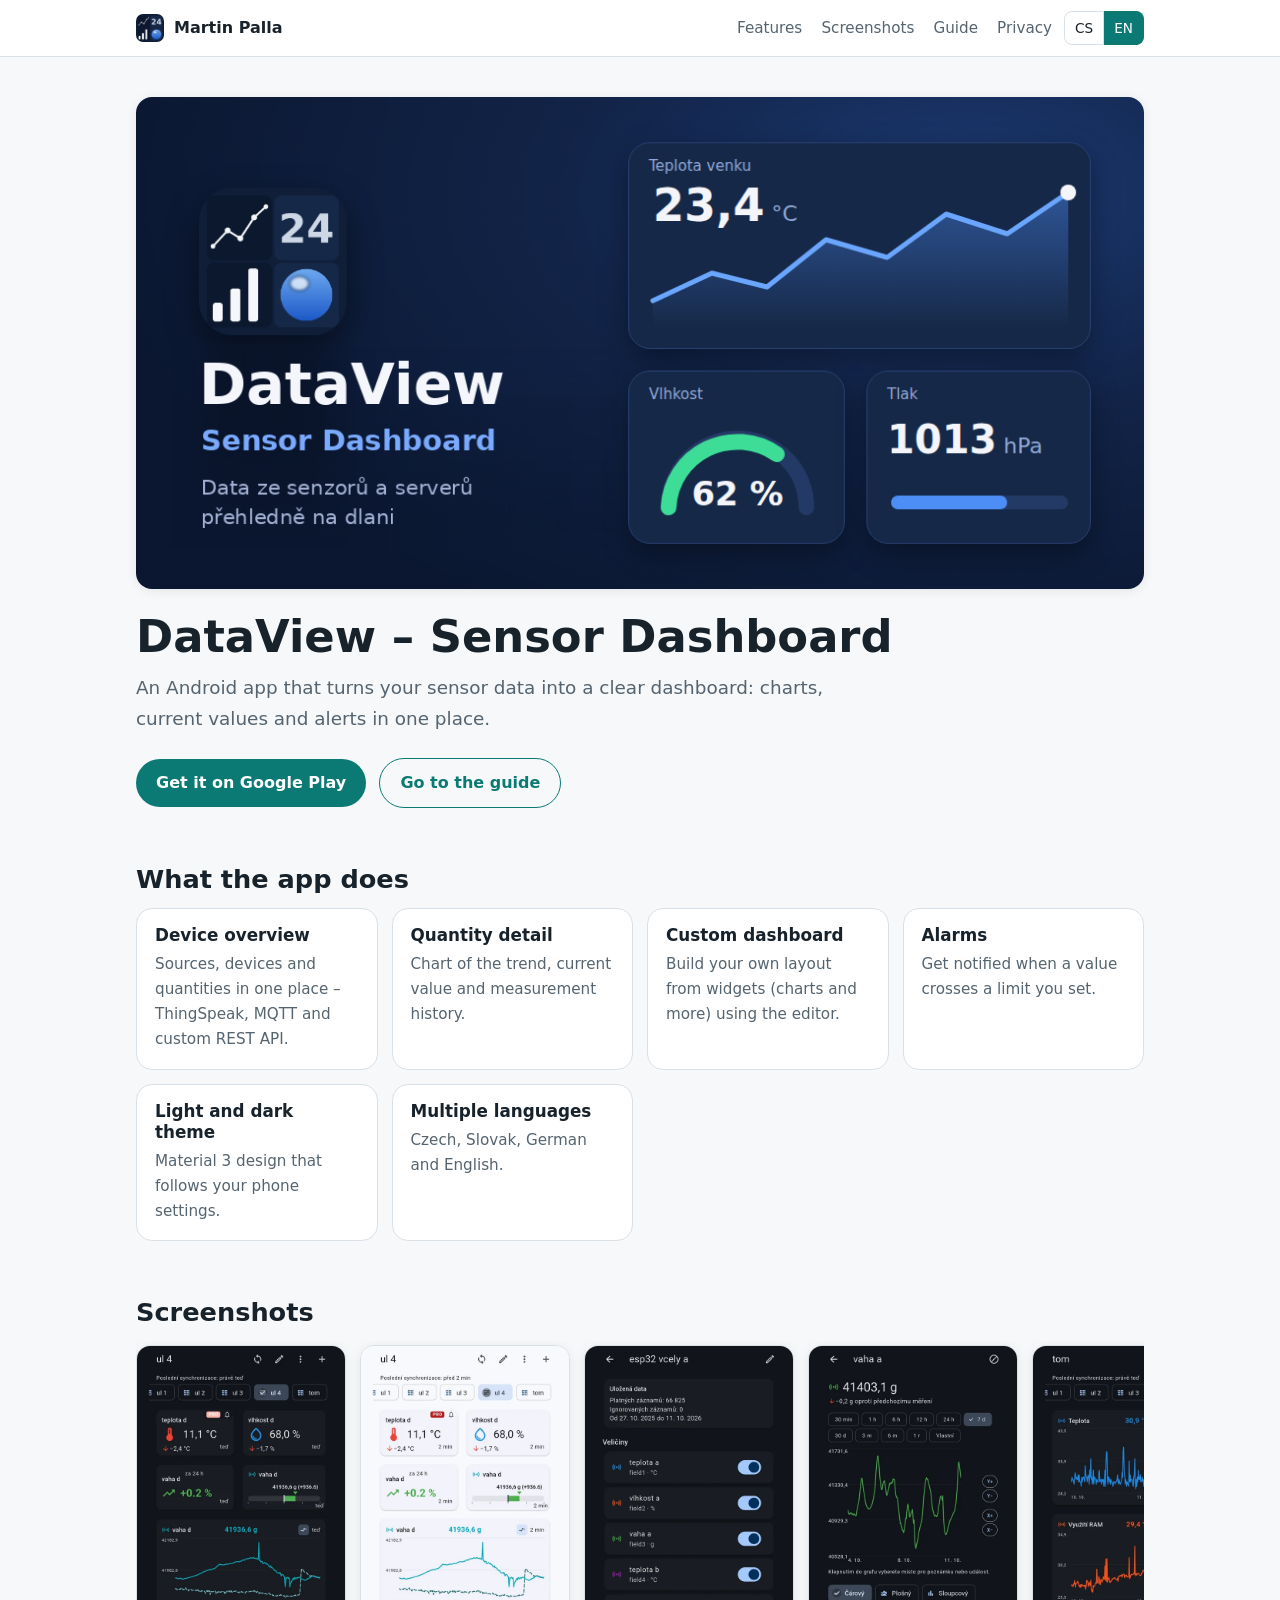
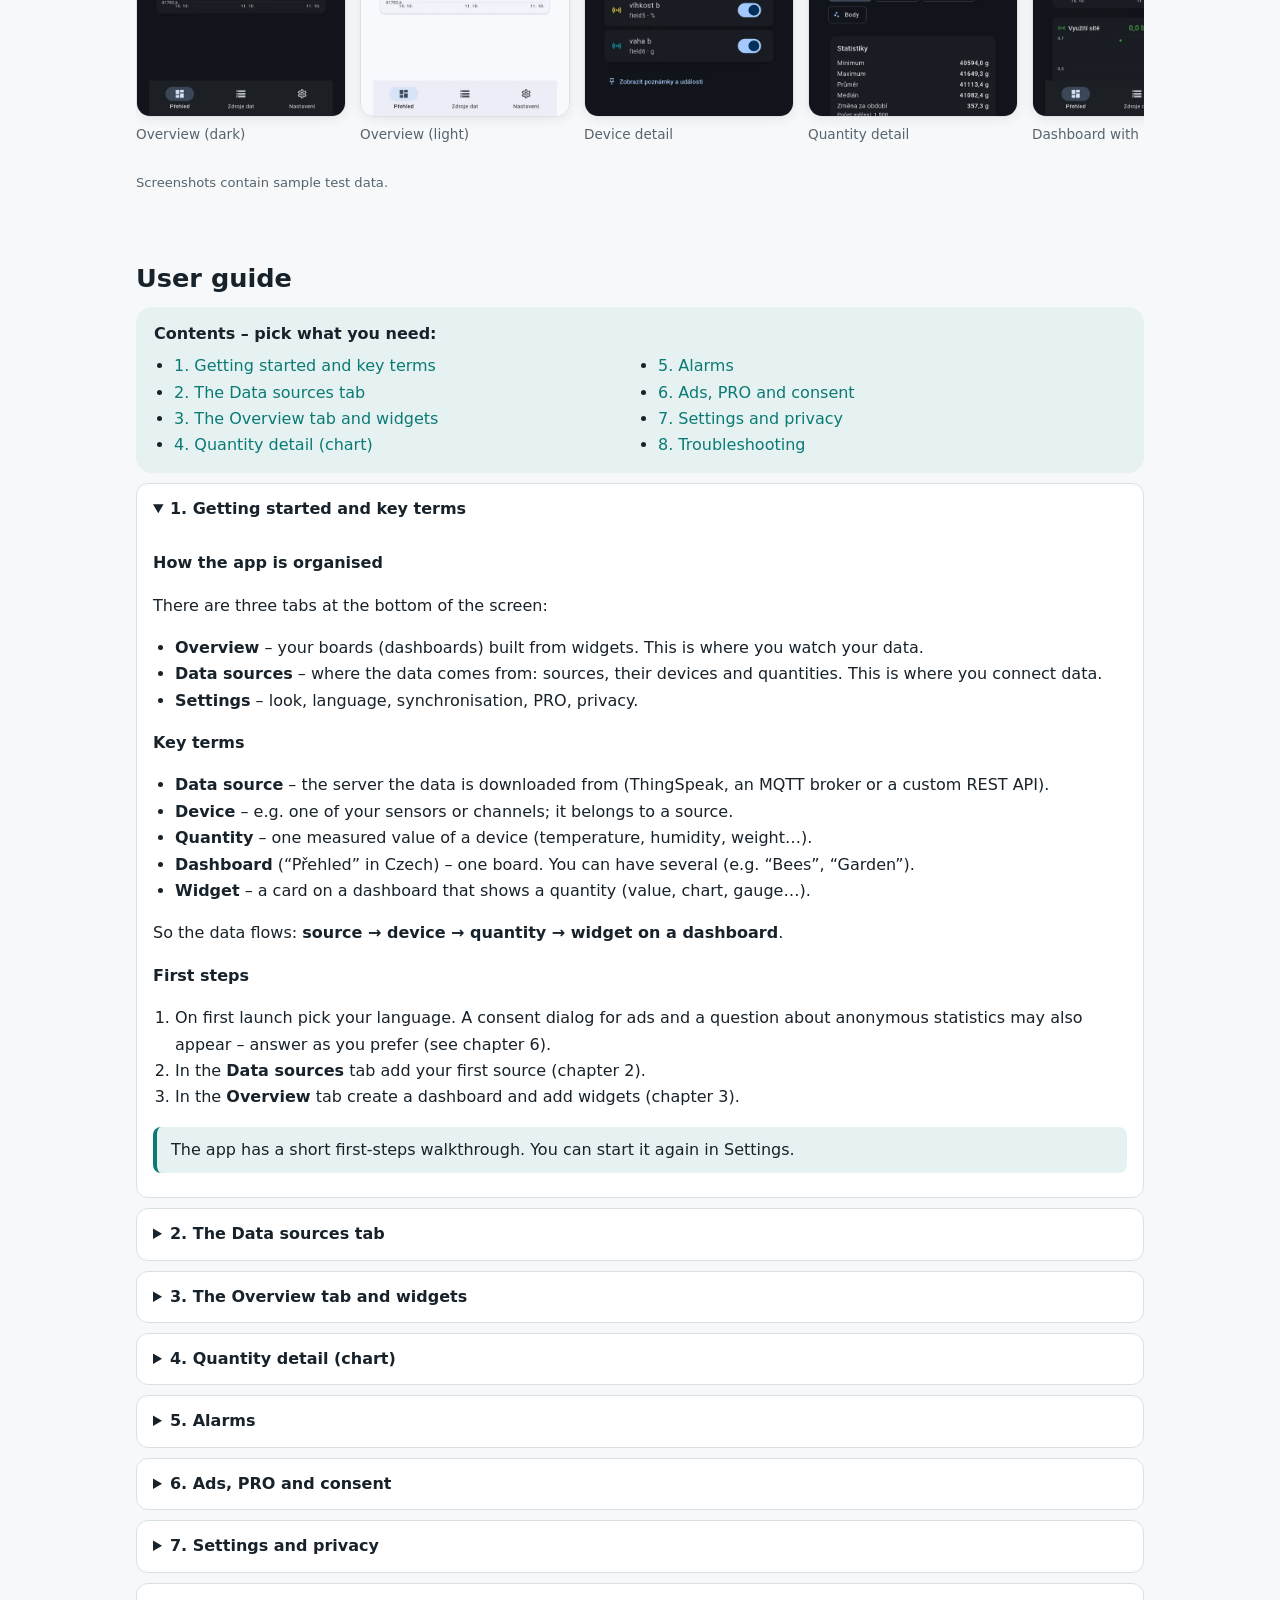
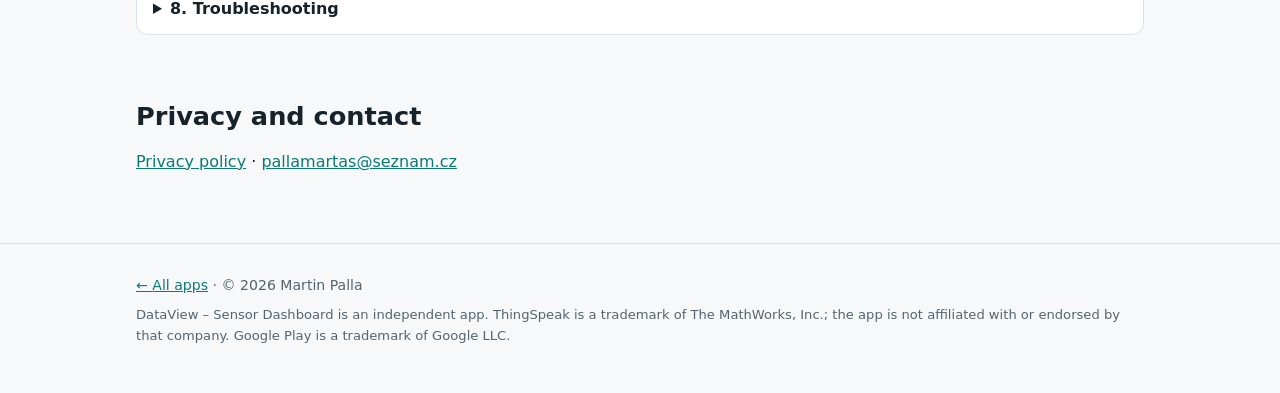
==== dataview/index.html @ b059e32a "Add files via upload" ====
<!DOCTYPE html>
<html lang="cs" data-title-cs="DataView – Sensor Dashboard | Návod" data-title-en="DataView – Sensor Dashboard | Guide">
<head>
<meta charset="utf-8">
<meta name="viewport" content="width=device-width, initial-scale=1">
<title>DataView – Sensor Dashboard | Návod</title>
<meta name="description" content="DataView – Sensor Dashboard: Android aplikace pro zobrazení dat ze senzorů. Popis, snímky obrazovky a podrobný návod / Android app for sensor data – overview, screenshots and detailed guide.">
<link rel="icon" href="../assets/img/dataview/favicon.png">
<link rel="apple-touch-icon" href="../assets/img/dataview/apple-touch-icon.png">
<link rel="stylesheet" href="../assets/css/style.css">
<script src="../assets/js/lang.js" defer></script>
</head>
<body>

<header class="topbar">
  <div class="wrap">
    <a class="brand" href="../"><img src="../assets/img/dataview/favicon.png" alt="" width="28" height="28">Martin Palla</a>
    <nav>
      <a href="#features"><span lang="cs">Funkce</span><span lang="en">Features</span></a>
      <a href="#screens"><span lang="cs">Snímky</span><span lang="en">Screenshots</span></a>
      <a href="#guide"><span lang="cs">Návod</span><span lang="en">Guide</span></a>
      <a href="#legal"><span lang="cs">Soukromí</span><span lang="en">Privacy</span></a>
    </nav>
    <div class="lang" role="group" aria-label="Jazyk / Language">
      <button type="button" data-set="cs" aria-pressed="true">CS</button><button type="button" data-set="en" aria-pressed="false">EN</button>
    </div>
  </div>
</header>

<main class="wrap">

  <!-- ===== Úvod ===== -->
  <section class="hero">
    <img class="hero-img" src="../assets/img/dataview/feature.png" alt="DataView – Sensor Dashboard" width="1024" height="500">
    <h1 style="margin-top:20px">DataView – Sensor Dashboard</h1>
    <p class="lead" lang="cs">Android aplikace, která z vašich senzorů dělá přehledný dashboard: grafy, aktuální hodnoty a upozornění na jednom místě.</p>
    <p class="lead" lang="en">An Android app that turns your sensor data into a clear dashboard: charts, current values and alerts in one place.</p>
    <!-- Odkaz do Google Play (jen textové tlačítko – oficiální odznak se používá jen dle pravidel Google) -->
    <a class="btn" href="https://play.google.com/store/apps/details?id=cz.palla.dataview" rel="noopener"><span lang="cs">Stáhnout na Google Play</span><span lang="en">Get it on Google Play</span></a>
    <a class="btn secondary" href="#guide"><span lang="cs">Přejít na návod</span><span lang="en">Go to the guide</span></a>
  </section>

  <!-- ===== Funkce ===== -->
  <section id="features">
    <h2 lang="cs">Co aplikace umí</h2><h2 lang="en">What the app does</h2>
    <div class="features">
      <div class="feature"><h3 lang="cs">Přehled zařízení</h3><h3 lang="en">Device overview</h3>
        <p lang="cs">Zdroje, zařízení a veličiny na jednom místě – ThingSpeak, MQTT i vlastní REST API.</p><p lang="en">Sources, devices and quantities in one place – ThingSpeak, MQTT and custom REST API.</p></div>
      <div class="feature"><h3 lang="cs">Detail veličiny</h3><h3 lang="en">Quantity detail</h3>
        <p lang="cs">Graf průběhu, aktuální hodnota a historie měření.</p><p lang="en">Chart of the trend, current value and measurement history.</p></div>
      <div class="feature"><h3 lang="cs">Vlastní dashboard</h3><h3 lang="en">Custom dashboard</h3>
        <p lang="cs">Skládejte widgety (grafy a další) podle sebe pomocí editoru.</p><p lang="en">Build your own layout from widgets (charts and more) using the editor.</p></div>
      <div class="feature"><h3 lang="cs">Alarmy</h3><h3 lang="en">Alarms</h3>
        <p lang="cs">Upozornění, když hodnota překročí nastavenou mez.</p><p lang="en">Get notified when a value crosses a limit you set.</p></div>
      <div class="feature"><h3 lang="cs">Světlý a tmavý režim</h3><h3 lang="en">Light and dark theme</h3>
        <p lang="cs">Vzhled Material 3, který respektuje nastavení telefonu.</p><p lang="en">Material 3 design that follows your phone settings.</p></div>
      <div class="feature"><h3 lang="cs">Více jazyků</h3><h3 lang="en">Multiple languages</h3>
        <p lang="cs">Čeština, slovenština, němčina a angličtina.</p><p lang="en">Czech, Slovak, German and English.</p></div>
    </div>
  </section>

  <!-- ===== Snímky obrazovky ===== -->
  <section id="screens">
    <h2 lang="cs">Snímky obrazovky</h2><h2 lang="en">Screenshots</h2>
    <div class="gallery">
      <figure><img src="../assets/img/dataview/s1-prehled-tmavy.webp" alt="" width="540" height="960" loading="lazy"><figcaption lang="cs">Přehled (tmavý)</figcaption><figcaption lang="en">Overview (dark)</figcaption></figure>
      <figure><img src="../assets/img/dataview/s5-prehled-svetly.webp" alt="" width="540" height="960" loading="lazy"><figcaption lang="cs">Přehled (světlý)</figcaption><figcaption lang="en">Overview (light)</figcaption></figure>
      <figure><img src="../assets/img/dataview/s2-zdroj-detail.webp" alt="" width="540" height="960" loading="lazy"><figcaption lang="cs">Detail zařízení</figcaption><figcaption lang="en">Device detail</figcaption></figure>
      <figure><img src="../assets/img/dataview/s6-detail-veliciny.webp" alt="" width="540" height="960" loading="lazy"><figcaption lang="cs">Detail veličiny</figcaption><figcaption lang="en">Quantity detail</figcaption></figure>
      <figure><img src="../assets/img/dataview/s4-grafy.webp" alt="" width="540" height="960" loading="lazy"><figcaption lang="cs">Dashboard s grafy</figcaption><figcaption lang="en">Dashboard with charts</figcaption></figure>
      <figure><img src="../assets/img/dataview/s3-uprava-widgetu.webp" alt="" width="540" height="960" loading="lazy"><figcaption lang="cs">Editor widgetu</figcaption><figcaption lang="en">Widget editor</figcaption></figure>
    </div>
    <p class="small muted" lang="cs">Snímky obsahují ukázková testovací data.</p>
    <p class="small muted" lang="en">Screenshots contain sample test data.</p>
  </section>

  <!-- ===== Návod ===== -->
  <section id="guide">
    <h2 lang="cs">Návod k použití</h2><h2 lang="en">User guide</h2>

    <nav class="toc" aria-label="Obsah / Contents">
      <strong lang="cs">Obsah – vyberte, co hledáte:</strong><strong lang="en">Contents – pick what you need:</strong>
      <ul>
        <li><a href="#g-start"><span lang="cs">1. Začínáme a základní pojmy</span><span lang="en">1. Getting started and key terms</span></a></li>
        <li><a href="#g-source"><span lang="cs">2. Záložka Zdroje dat</span><span lang="en">2. The Data sources tab</span></a></li>
        <li><a href="#g-dash"><span lang="cs">3. Záložka Přehled a widgety</span><span lang="en">3. The Overview tab and widgets</span></a></li>
        <li><a href="#g-field"><span lang="cs">4. Detail veličiny (graf)</span><span lang="en">4. Quantity detail (chart)</span></a></li>
        <li><a href="#g-alarm"><span lang="cs">5. Alarmy</span><span lang="en">5. Alarms</span></a></li>
        <li><a href="#g-pro"><span lang="cs">6. Reklamy, PRO a souhlas</span><span lang="en">6. Ads, PRO and consent</span></a></li>
        <li><a href="#g-settings"><span lang="cs">7. Nastavení a soukromí</span><span lang="en">7. Settings and privacy</span></a></li>
        <li><a href="#g-trouble"><span lang="cs">8. Řešení potíží</span><span lang="en">8. Troubleshooting</span></a></li>
      </ul>
    </nav>

    <!-- ---------- 1 ---------- -->
    <details id="g-start" open>
      <summary><span lang="cs">1. Začínáme a základní pojmy</span><span lang="en">1. Getting started and key terms</span></summary>
      <div lang="cs">
        <h4>Jak je aplikace uspořádaná</h4>
        <p>Dole na obrazovce jsou tři záložky:</p>
        <ul>
          <li><strong>Přehled</strong> – vaše nástěnky (přehledy) složené z widgetů. Tady data sledujete.</li>
          <li><strong>Zdroje dat</strong> – odkud se data berou: zdroje, jejich zařízení a veličiny. Tady data připojujete.</li>
          <li><strong>Nastavení</strong> – vzhled, jazyk, synchronizace, PRO, soukromí.</li>
        </ul>
        <h4>Základní pojmy</h4>
        <ul>
          <li><strong>Zdroj dat</strong> – server, odkud se data stahují (ThingSpeak, MQTT broker nebo vlastní REST API).</li>
          <li><strong>Zařízení</strong> – například jeden váš senzor nebo kanál; patří do zdroje.</li>
          <li><strong>Veličina</strong> – jedna měřená hodnota zařízení (teplota, vlhkost, hmotnost…).</li>
          <li><strong>Přehled</strong> – jedna nástěnka. Můžete jich mít víc (např. „Včely“, „Zahrada“).</li>
          <li><strong>Widget</strong> – karta na přehledu, která ukazuje veličinu (hodnotu, graf, měřidlo…).</li>
        </ul>
        <p>Cesta dat tedy je: <strong>zdroj → zařízení → veličina → widget na přehledu</strong>.</p>
        <h4>První kroky</h4>
        <ol>
          <li>Při prvním spuštění vyberte jazyk. Může se zobrazit i okno se souhlasem k reklamám a dotaz na anonymní statistiky – odpovězte podle svého uvážení (viz kapitola 6).</li>
          <li>V záložce <strong>Zdroje dat</strong> přidejte první zdroj (kapitola 2).</li>
          <li>V záložce <strong>Přehled</strong> vytvořte přehled a přidejte widgety (kapitola 3).</li>
        </ol>
        <div class="note">Aplikace obsahuje krátkého průvodce prvními kroky. Znovu ho spustíte v Nastavení.</div>
      </div>
      <div lang="en">
        <h4>How the app is organised</h4>
        <p>There are three tabs at the bottom of the screen:</p>
        <ul>
          <li><strong>Overview</strong> – your boards (dashboards) built from widgets. This is where you watch your data.</li>
          <li><strong>Data sources</strong> – where the data comes from: sources, their devices and quantities. This is where you connect data.</li>
          <li><strong>Settings</strong> – look, language, synchronisation, PRO, privacy.</li>
        </ul>
        <h4>Key terms</h4>
        <ul>
          <li><strong>Data source</strong> – the server the data is downloaded from (ThingSpeak, an MQTT broker or a custom REST API).</li>
          <li><strong>Device</strong> – e.g. one of your sensors or channels; it belongs to a source.</li>
          <li><strong>Quantity</strong> – one measured value of a device (temperature, humidity, weight…).</li>
          <li><strong>Dashboard</strong> (“Přehled” in Czech) – one board. You can have several (e.g. “Bees”, “Garden”).</li>
          <li><strong>Widget</strong> – a card on a dashboard that shows a quantity (value, chart, gauge…).</li>
        </ul>
        <p>So the data flows: <strong>source → device → quantity → widget on a dashboard</strong>.</p>
        <h4>First steps</h4>
        <ol>
          <li>On first launch pick your language. A consent dialog for ads and a question about anonymous statistics may also appear – answer as you prefer (see chapter 6).</li>
          <li>In the <strong>Data sources</strong> tab add your first source (chapter 2).</li>
          <li>In the <strong>Overview</strong> tab create a dashboard and add widgets (chapter 3).</li>
        </ol>
        <div class="note">The app has a short first-steps walkthrough. You can start it again in Settings.</div>
      </div>
    </details>

    <!-- ---------- 2 ---------- -->
    <details id="g-source">
      <summary><span lang="cs">2. Záložka Zdroje dat</span><span lang="en">2. The Data sources tab</span></summary>
      <div lang="cs">
        <h4>Přidání zdroje</h4>
        <ol>
          <li>Otevřete záložku <strong>Zdroje dat</strong> a klepněte na <strong>+</strong> (nebo „Přidat zdroj“).</li>
          <li><strong>Typ zdroje:</strong> ThingSpeak (veřejný nebo soukromý kanál), MQTT (zařízení posílající data přes broker) nebo Vlastní REST API.</li>
          <li><strong>Připojení:</strong> u ThingSpeaku zadejte ID kanálu a u soukromého kanálu i Read API Key (najdete ho na webu ThingSpeak v nastavení kanálu, sekce API Keys). Klepnutím na „Otestovat připojení“ ověříte, že to funguje.</li>
          <li>Zaškrtněte <strong>veličiny</strong>, které chcete sledovat, a případně upravte jejich název a jednotku.</li>
          <li>Pojmenujte zařízení, zvolte, kolik historie stáhnout (7 dní, 30 dní, 6 měsíců, rok nebo vše), a klepněte na <strong>Uložit a stáhnout data</strong>.</li>
        </ol>
        <div class="note">Read API Key nikomu nesdělujte. Aplikace ho používá jen ke čtení dat vašeho kanálu.</div>
        <h4>Správa zdrojů a zařízení</h4>
        <ul>
          <li>V seznamu vidíte zdroje a jejich zařízení. Klepnutím na zařízení otevřete jeho <strong>detail zařízení</strong>: seznam veličin (každou lze zapnout/vypnout), přejmenování zařízení, nastavení veličiny (např. počet desetinných míst) a údaje o uložených datech.</li>
          <li><strong>Synchronizovat</strong> – ikona synchronizace stáhne nová data.</li>
          <li><strong>Dostáhnout starší data</strong> – doplní historii starší než nejstarší záznam, který už máte.</li>
          <li><strong>Odebrat zdroj</strong> – smaže zdroj včetně zařízení, uložených měření a poznámek. Akci nelze vrátit zpět.</li>
        </ul>
      </div>
      <div lang="en">
        <h4>Adding a source</h4>
        <ol>
          <li>Open the <strong>Data sources</strong> tab and tap <strong>+</strong> (or “Add source”).</li>
          <li><strong>Source type:</strong> ThingSpeak (public or private channel), MQTT (devices sending data through a broker) or Custom REST API.</li>
          <li><strong>Connection:</strong> for ThingSpeak enter the channel ID, and for a private channel also the Read API Key (find it on the ThingSpeak website in the channel settings, API Keys section). Tap “Test connection” to check it works.</li>
          <li>Tick the <strong>quantities</strong> you want to follow and adjust their names and units if needed.</li>
          <li>Name the device, choose how much history to download (7 days, 30 days, 6 months, 1 year or everything) and tap <strong>Save and download data</strong>.</li>
        </ol>
        <div class="note">Do not share your Read API Key. The app uses it only to read your channel's data.</div>
        <h4>Managing sources and devices</h4>
        <ul>
          <li>The list shows your sources and their devices. Tap a device to open its <strong>device detail</strong>: the list of quantities (each can be switched on/off), renaming the device, quantity settings (e.g. number of decimals) and information about stored data.</li>
          <li><strong>Synchronise</strong> – the sync icon downloads new data.</li>
          <li><strong>Download older data</strong> – fills in history older than the oldest record you already have.</li>
          <li><strong>Remove source</strong> – deletes the source with its devices, stored measurements and notes. This cannot be undone.</li>
        </ul>
      </div>
    </details>

    <!-- ---------- 3 ---------- -->
    <details id="g-dash">
      <summary><span lang="cs">3. Záložka Přehled a widgety</span><span lang="en">3. The Overview tab and widgets</span></summary>
      <div lang="cs">
        <h4>Přehledy (nástěnky)</h4>
        <ul>
          <li>Klepnutím na <strong>+</strong> v horní liště vytvoříte nový přehled. Od druhého přehledu se nahoře zobrazí záložky; mezi přehledy lze přepínat i tažením do strany.</li>
          <li>Ikona <strong>⋮</strong> (Možnosti přehledu) umožňuje přehled přejmenovat, posunout doleva/doprava nebo smazat. Smazáním přehledu se nesmažou uložená měření.</li>
          <li>Ikona synchronizace stáhne nová data; pod lištou vidíte čas poslední synchronizace.</li>
        </ul>
        <h4>Klepnutí na widget</h4>
        <p>Když <strong>nejste v režimu úprav</strong>, klepnutím na widget otevřete <strong>detail jeho veličiny</strong> (graf, statistiky, poznámky – viz kapitola 4). Widget událostí otevře seznam poznámek a událostí, kombinovaný graf se otevře zvětšený.</p>
        <h4>Přidání widgetu</h4>
        <ol>
          <li>Na přehledu klepněte na ikonu <strong>tužky</strong> (Upravit přehled) – zapne se <strong>režim úprav</strong>.</li>
          <li>Klepněte na tlačítko <strong>+</strong> v pravém dolním rohu.</li>
          <li>V okně „Přidat widget“ zvolte <strong>typ widgetu</strong>, <strong>zařízení</strong> a <strong>veličinu</strong>; podle typu nastavte období, vzhled, šířku (ze 4 sloupců) a výšku.</li>
          <li>Uložte. Režim úprav ukončíte klepnutím na <strong>✓</strong>.</li>
        </ol>
        <div class="note">Pokud v seznamu nejsou žádná zařízení, nejdřív přidejte zdroj dat (kapitola 2).</div>
        <h4>Úprava, přesunutí a odebrání widgetu</h4>
        <p>Zapněte <strong>režim úprav</strong> (tužka). V něm:</p>
        <ul>
          <li><strong>klepnutím na widget</strong> otevřete okno „Upravit widget“ (nastavení typu, veličiny, vzhledu, alarmu),</li>
          <li>šipkami <strong>‹ ›</strong> v rohu widgetu ho přesunete,</li>
          <li>křížkem <strong>×</strong> ho odeberete z přehledu (uložená data se tím nezmění).</li>
        </ul>
        <h4>Typy widgetů</h4>
        <p>Hodnota, Hodnota + změna, Graf, Statistiky, Porovnání období, Události, Kombinovaný graf, Trendový ukazatel, Mini-trend, Porovnávací sloupce, Tachograf, Progress Bar, Stavová LED, Odchylkový ukazatel, G-metr a Kompasový ukazatel. Kombinovaný graf, Mini-trend a Odchylkový ukazatel patří mezi <strong>PRO prvky</strong> (kapitola 6) a mají na kartě štítek „PRO“.</p>
      </div>
      <div lang="en">
        <h4>Dashboards (boards)</h4>
        <ul>
          <li>Tap <strong>+</strong> in the top bar to create a new dashboard. Tabs appear at the top from the second dashboard on; you can also switch by swiping sideways.</li>
          <li>The <strong>⋮</strong> icon (Dashboard options) lets you rename the dashboard, move it left/right or delete it. Deleting a dashboard does not delete the stored measurements.</li>
          <li>The sync icon downloads new data; below the bar you can see the time of the last synchronisation.</li>
        </ul>
        <h4>Tapping a widget</h4>
        <p>When you are <strong>not in edit mode</strong>, tapping a widget opens the <strong>detail of its quantity</strong> (chart, statistics, notes – see chapter 4). An Events widget opens the list of notes and events, a combined chart opens enlarged.</p>
        <h4>Adding a widget</h4>
        <ol>
          <li>On the dashboard tap the <strong>pencil</strong> icon (Edit dashboard) – this turns on <strong>edit mode</strong>.</li>
          <li>Tap the <strong>+</strong> button in the bottom-right corner.</li>
          <li>In the “Add widget” window choose the <strong>widget type</strong>, <strong>device</strong> and <strong>quantity</strong>; depending on the type set the period, look, width (out of 4 columns) and height.</li>
          <li>Save. Leave edit mode by tapping <strong>✓</strong>.</li>
        </ol>
        <div class="note">If the list shows no devices, add a data source first (chapter 2).</div>
        <h4>Editing, moving and removing a widget</h4>
        <p>Turn on <strong>edit mode</strong> (pencil). While in it:</p>
        <ul>
          <li><strong>tap a widget</strong> to open the “Edit widget” window (type, quantity, look, alarm),</li>
          <li>use the <strong>‹ ›</strong> arrows in the widget's corner to move it,</li>
          <li>use the <strong>×</strong> to remove it from the dashboard (stored data is not changed).</li>
        </ul>
        <h4>Widget types</h4>
        <p>Value, Value + change, Chart, Statistics, Period comparison, Events, Combined chart, Trend indicator, Sparkline, Comparison bars, Gauge, Progress bar, Status LED, Deviation meter, G-meter and Compass dial. Combined chart, Sparkline and Deviation meter are <strong>PRO elements</strong> (chapter 6) and carry a “PRO” badge on the card.</p>
      </div>
    </details>

    <!-- ---------- 4 ---------- -->
    <details id="g-field">
      <summary><span lang="cs">4. Detail veličiny (graf)</span><span lang="en">4. Quantity detail (chart)</span></summary>
      <div lang="cs">
        <p>Detail otevřete klepnutím na widget na přehledu (mimo režim úprav). Najdete v něm:</p>
        <ul>
          <li><strong>graf průběhu</strong> s volbou období a osy Y,</li>
          <li>změnu oproti předchozímu měření nebo oproti průměru posledních měření,</li>
          <li>tlačítka <strong>předchozí / další bod</strong> pro procházení jednotlivých hodnot,</li>
          <li><strong>statistiky</strong> období: minimum, maximum, průměr, medián, změna a počet měření,</li>
          <li><strong>porovnání</strong> s předchozím obdobím,</li>
          <li><strong>trend</strong> (odchylka od průměru předchozího okna) – okno trendu lze přepínat,</li>
          <li><strong>poznámky a události</strong>: klepnutím do grafu vyberete místo a přidáte poznámku. Poznámka může platit v jednom okamžiku nebo v časovém rozsahu a pro jednu veličinu nebo celé zařízení.</li>
        </ul>
        <h4>Ignorování chybných měření</h4>
        <p>V poznámce lze zvolit „Ignorovat toto měření“ – hodnota se přestane zobrazovat v grafu a nepočítá se do průměrů. Ignorovaná měření najdete přes ikonu v detailu a můžete je kdykoli vrátit zpět.</p>
      </div>
      <div lang="en">
        <p>Open the detail by tapping a widget on the dashboard (outside edit mode). It contains:</p>
        <ul>
          <li>a <strong>trend chart</strong> with a choice of period and Y axis,</li>
          <li>the change compared with the previous measurement or with the average of the last measurements,</li>
          <li><strong>previous / next point</strong> buttons for stepping through individual values,</li>
          <li><strong>statistics</strong> for the period: minimum, maximum, average, median, change and number of measurements,</li>
          <li><strong>comparison</strong> with the previous period,</li>
          <li><strong>trend</strong> (deviation from the average of the preceding window) – the trend window can be switched,</li>
          <li><strong>notes and events</strong>: tap the chart to pick a spot and add a note. A note can apply to a single moment or to a time range, and to one quantity or the whole device.</li>
        </ul>
        <h4>Ignoring bad measurements</h4>
        <p>In a note you can choose “Ignore this measurement” – the value disappears from the chart and is not counted in averages. Ignored measurements are listed via an icon in the detail and can be restored at any time.</p>
      </div>
    </details>

    <!-- ---------- 5 ---------- -->
    <details id="g-alarm">
      <summary><span lang="cs">5. Alarmy</span><span lang="en">5. Alarms</span></summary>
      <div lang="cs">
        <h4>Nastavení alarmu</h4>
        <ol>
          <li>Zapněte režim úprav (tužka) a klepněte na widget – otevře se „Upravit widget“.</li>
          <li>V sekci <strong>Alarm</strong> zapněte „Upozornit při překročení rozsahu“.</li>
          <li>Vyplňte <strong>minimum</strong> a/nebo <strong>maximum</strong>. Prázdné pole znamená, že v daném směru není omezení.</li>
          <li>Uložte. Povolte oznámení, pokud o to Android požádá.</li>
        </ol>
        <p>Když hodnota vypadne z rozsahu, přijde <strong>oznámení</strong> a okraj widgetu <strong>bliká</strong>. Na kartě je ikona zvonečku: prázdný = alarm hlídá, plný červený = alarm právě platí. U trendových widgetů hlídá alarm <em>trend</em> (pokles zapisujte se znaménkem mínus, např. minimum -5).</p>
        <h4>Kontrola na pozadí (experimentální)</h4>
        <p>V Nastavení lze zapnout „Kontrolovat alarmy i na pozadí“. Aplikace se pak přibližně každých 15 minut pokusí připojit a alarmy zkontrolovat, i když je zavřená. Stojí to baterii a data.</p>
        <div class="note"><strong>Důležité:</strong> Android a zejména výrobci telefonů (Xiaomi, Huawei, OPPO, Vivo, OnePlus, částečně i Samsung) aplikace na pozadí často uspávají nebo vypínají. Obvykle pomůže u aplikace v nastavení baterie zvolit „Bez omezení“, povolit „Autostart“ nebo aplikaci v přehledu spuštěných aplikací „zamknout“. <strong>Ne všechny telefony to ale umožňují, a proto nelze spolehlivé doručení upozornění na pozadí zaručit.</strong> Alarmy proto nepoužívejte jako jediné zabezpečení kritických situací.</div>
      </div>
      <div lang="en">
        <h4>Setting an alarm</h4>
        <ol>
          <li>Turn on edit mode (pencil) and tap a widget – “Edit widget” opens.</li>
          <li>In the <strong>Alarm</strong> section switch on “Notify when out of range”.</li>
          <li>Fill in the <strong>minimum</strong> and/or <strong>maximum</strong>. An empty field means no limit in that direction.</li>
          <li>Save. Allow notifications if Android asks.</li>
        </ol>
        <p>When the value leaves the range you get a <strong>notification</strong> and the widget's border <strong>blinks</strong>. The card shows a bell icon: outlined = the alarm is watching, filled red = the alarm is active right now. On trend widgets the alarm watches the <em>trend</em> (write a drop with a minus sign, e.g. minimum -5).</p>
        <h4>Background checks (experimental)</h4>
        <p>In Settings you can switch on “Check alarms in the background”. The app then tries about every 15 minutes to connect and check alarms even when it is closed. This costs battery and data.</p>
        <div class="note"><strong>Important:</strong> Android, and especially phone makers (Xiaomi, Huawei, OPPO, Vivo, OnePlus, partly Samsung), often put background apps to sleep or shut them down. It usually helps to set the app's battery option to “Unrestricted”, allow “Autostart” or “lock” the app in the recent-apps view. <strong>However, not all phones allow this, so reliable delivery of background alerts cannot be guaranteed.</strong> Do not rely on alarms as the only safeguard for critical situations.</div>
      </div>
    </details>

    <!-- ---------- 6 ---------- -->
    <details id="g-pro">
      <summary><span lang="cs">6. Reklamy, PRO a souhlas</span><span lang="en">6. Ads, PRO and consent</span></summary>
      <div lang="cs">
        <h4>Jak funguje bezplatná verze</h4>
        <p>Všechny funkce jsou dostupné zdarma, nic není zamčené. Za bezplatné používání se čas od času zobrazí <strong>jedna krátká odměněná reklama</strong> („Krátká pauza na reklamu“). Reklama se zobrazí, když:</p>
        <ul>
          <li>uplyne <strong>30 minut aktivního používání</strong> (počítá se jen čas, kdy je aplikace otevřená na obrazovce), nebo</li>
          <li>uplyne <strong>7 dní</strong> od poslední zhlédnuté reklamy.</li>
        </ul>
        <p>Po zhlédnutí reklamy <strong>do konce</strong> se čas vynuluje a můžete dál používat aplikaci. Když reklamu zavřete předčasně, zobrazí se znovu (nejvýše třikrát). Pokud se reklamu nepodaří zobrazit (nedostupná, chybí internet), počkáte jen 15 sekund.</p>
        <h4>PRO prvky a zkrácení limitu</h4>
        <p>PRO prvky jsou: <strong>alarm, kombinovaný graf, odchylkový ukazatel a mini-trend</strong>. Můžete jich používat <strong>libovolný počet</strong> – žádný limit na počet neexistuje. Každý použitý PRO prvek ale limit do další reklamy zkracuje:</p>
        <ul>
          <li>o <strong>10 %</strong> z 30 minut (tedy o 3 minuty) a zároveň o 10 % ze 7 dní,</li>
          <li>počítá se každý použitý prvek na všech přehledech (např. 3 widgety s alarmem + 2 kombinované grafy = 5 prvků = limit zkrácen o 50 %, tedy na 15 minut),</li>
          <li>limit <strong>nikdy neklesne pod 5 minut a pod 1 den</strong> – další prvky už jej nezkracují.</li>
        </ul>
        <p>Aktuální stav (počet použitých PRO prvků a zbývající volný čas) vidíte v Nastavení v sekci PRO.</p>
        <h4>PRO verze (jednorázový nákup)</h4>
        <p>Nákupem <strong>PRO</strong> v Google Play (jednorázově, bez předplatného) zmizí <strong>reklamy i zkracování limitu</strong>. Dřívější nákup lze na stejném účtu Google obnovit tlačítkem „Obnovit dřívější nákup“ v Nastavení.</p>
        <h4>Co když nedám souhlas s reklamami?</h4>
        <ul>
          <li>Souhlas se zpracováním údajů pro reklamy (okno Google, zobrazuje se hlavně v EU, EHP a Velké Británii) <strong>neomezuje používání žádného prvku aplikace</strong>. Všechny funkce fungují dál.</li>
          <li>Pravidla zůstávají stejná: reklama se zobrazí po stejných 30 minutách / 7 dnech. Mění se jen druh reklamy – bez souhlasu je <strong>nepersonalizovaná</strong> (a méně relevantní).</li>
          <li>Pokud reklamu nelze zobrazit (nedostatek nabídky, chybí internet), stačí 15 sekund počkat.</li>
          <li>Souhlas můžete kdykoli změnit v Nastavení → <em>Možnosti soukromí a reklam</em> (položka se zobrazuje, pokud se na vás vztahuje).</li>
          <li>Souhlas s anonymními statistikami a hlášením chyb je samostatný a také nemá vliv na funkce aplikace.</li>
        </ul>
      </div>
      <div lang="en">
        <h4>How the free version works</h4>
        <p>All features are available for free, nothing is locked. In return, <strong>one short rewarded ad</strong> is shown from time to time (“Short break for an ad”). It appears when:</p>
        <ul>
          <li><strong>30 minutes of active use</strong> have passed (only time with the app open on screen counts), or</li>
          <li><strong>7 days</strong> have passed since the last ad you watched.</li>
        </ul>
        <p>After watching the ad <strong>to the end</strong> the timer resets and you can keep using the app. If you close the ad early, it is shown again (at most three times). If the ad cannot be shown (unavailable, no internet), you simply wait 15 seconds.</p>
        <h4>PRO elements and the shorter limit</h4>
        <p>PRO elements are: <strong>alarm, combined chart, deviation meter and sparkline</strong>. You can use <strong>any number</strong> of them – there is no cap on how many. Every PRO element in use, however, shortens the limit until the next ad:</p>
        <ul>
          <li>by <strong>10 %</strong> of 30 minutes (i.e. 3 minutes) and also by 10 % of the 7 days,</li>
          <li>each element in use counts across all dashboards (e.g. 3 widgets with an alarm + 2 combined charts = 5 elements = limit shortened by 50 %, i.e. to 15 minutes),</li>
          <li>the limit <strong>never drops below 5 minutes and 1 day</strong> – further elements no longer shorten it.</li>
        </ul>
        <p>The current status (number of PRO elements in use and the remaining free time) is shown in Settings in the PRO section.</p>
        <h4>PRO version (one-time purchase)</h4>
        <p>Buying <strong>PRO</strong> in Google Play (one-time, no subscription) removes <strong>the ads and the shortening of the limit</strong>. An earlier purchase can be restored on the same Google account with “Restore previous purchase” in Settings.</p>
        <h4>What if I do not consent to ads?</h4>
        <ul>
          <li>Consent to data processing for ads (a Google dialog, shown mainly in the EU, EEA and UK) <strong>does not restrict any feature of the app</strong>. Everything keeps working.</li>
          <li>The rules stay the same: the ad appears after the same 30 minutes / 7 days. Only the kind of ad changes – without consent it is <strong>non-personalised</strong> (and less relevant).</li>
          <li>If no ad can be shown (no inventory, no internet), you just wait 15 seconds.</li>
          <li>You can change your choice at any time in Settings → <em>Privacy and ads options</em> (shown if it applies to you).</li>
          <li>Consent to anonymous statistics and crash reports is separate and does not affect the app's features either.</li>
        </ul>
      </div>
    </details>

    <!-- ---------- 7 ---------- -->
    <details id="g-settings">
      <summary><span lang="cs">7. Nastavení a soukromí</span><span lang="en">7. Settings and privacy</span></summary>
      <div lang="cs">
        <ul>
          <li><strong>Jazyk a motiv:</strong> čeština, slovenština, němčina, angličtina; motiv Auto / Světlý / Tmavý.</li>
          <li><strong>Synchronizace:</strong> při spuštění, při návratu z pozadí a automaticky každých X minut (jen dokud je aplikace otevřená). Zdroje MQTT se připojují při spuštění vždy.</li>
          <li><strong>Alarmy na pozadí:</strong> experimentální volba, viz kapitola 5.</li>
          <li><strong>PRO:</strong> stav limitu, nákup a obnovení nákupu.</li>
          <li><strong>Anonymní statistiky a hlášení chyb:</strong> dobrovolné, můžete je kdykoli vypnout.</li>
          <li><strong>Úložiště:</strong> velikost databáze a počty měření a poznámek. Data jsou uložena v telefonu.</li>
          <li><strong>O aplikaci → Licence:</strong> licence použitých knihoven.</li>
          <li><strong>Nápověda:</strong> znovu spustí průvodce prvními kroky.</li>
        </ul>
        <p>Podrobnosti najdete v <a href="https://martasecek-dotcom.github.io/privacy-policy-DataView/">zásadách ochrany soukromí</a>.</p>
      </div>
      <div lang="en">
        <ul>
          <li><strong>Language and theme:</strong> Czech, Slovak, German, English; theme Auto / Light / Dark.</li>
          <li><strong>Synchronisation:</strong> on launch, on return from the background and automatically every X minutes (only while the app is open). MQTT sources always connect at launch.</li>
          <li><strong>Background alarms:</strong> an experimental option, see chapter 5.</li>
          <li><strong>PRO:</strong> limit status, purchase and restoring a purchase.</li>
          <li><strong>Anonymous statistics and crash reports:</strong> optional, you can switch them off at any time.</li>
          <li><strong>Storage:</strong> database size and counts of measurements and notes. Data is stored on your phone.</li>
          <li><strong>About → Licences:</strong> licences of the libraries used.</li>
          <li><strong>Help:</strong> restarts the first-steps walkthrough.</li>
        </ul>
        <p>See the <a href="https://martasecek-dotcom.github.io/privacy-policy-DataView/">privacy policy</a> for details.</p>
      </div>
    </details>

    <!-- ---------- 8 ---------- -->
    <details id="g-trouble">
      <summary><span lang="cs">8. Řešení potíží</span><span lang="en">8. Troubleshooting</span></summary>
      <div lang="cs">
        <h4>Nevidím žádná data</h4>
        <ul>
          <li>Zkontrolujte připojení k internetu.</li>
          <li>V záložce Zdroje dat ověřte ID kanálu; u soukromého kanálu i Read API Key (zdroj lze otestovat při přidávání).</li>
          <li>Zkontrolujte, že senzor skutečně odesílá data do kanálu (např. na webu ThingSpeak).</li>
          <li>Pokud widget hlásí „Veličina nebyla nastavena“, v režimu úprav na něj klepněte a vyberte veličinu.</li>
        </ul>
        <h4>Hodnoty jsou staré</h4>
        <p>Klepněte na ikonu synchronizace. Stáří dat závisí i na tom, jak často senzor odesílá měření. Automatickou synchronizaci nastavíte v Nastavení.</p>
        <h4>Nepřichází upozornění</h4>
        <p>Zkontrolujte, že má widget zapnutý alarm a aplikace smí posílat oznámení. Pro kontrolu na pozadí viz kapitola 5 (u některých telefonů ji nelze zaručit).</p>
        <h4>Nákup PRO se neprojevil</h4>
        <p>Ověřte, že jste přihlášeni stejným účtem Google, a v Nastavení klepněte na „Obnovit dřívější nákup“.</p>
        <p>Nepomohlo? Napište na <a href="mailto:pallamartas@seznam.cz">pallamartas@seznam.cz</a>.</p>
      </div>
      <div lang="en">
        <h4>I see no data</h4>
        <ul>
          <li>Check your internet connection.</li>
          <li>In the Data sources tab verify the channel ID; for a private channel also the Read API Key (you can test a source while adding it).</li>
          <li>Make sure the sensor is actually sending data to the channel (e.g. on the ThingSpeak website).</li>
          <li>If a widget says the quantity has not been set, turn on edit mode, tap it and choose a quantity.</li>
        </ul>
        <h4>Values are outdated</h4>
        <p>Tap the sync icon. Data age also depends on how often the sensor reports. You can set automatic synchronisation in Settings.</p>
        <h4>No alerts</h4>
        <p>Check that the widget has its alarm switched on and the app is allowed to send notifications. For background checks see chapter 5 (on some phones they cannot be guaranteed).</p>
        <h4>PRO purchase not applied</h4>
        <p>Make sure you are signed in with the same Google account and tap “Restore previous purchase” in Settings.</p>
        <p>Still stuck? Write to <a href="mailto:pallamartas@seznam.cz">pallamartas@seznam.cz</a>.</p>
      </div>
    </details>
  </section>

  <!-- ===== Právní informace ===== -->
  <section id="legal">
    <h2 lang="cs">Soukromí a kontakt</h2><h2 lang="en">Privacy and contact</h2>
    <p lang="cs"><a href="https://martasecek-dotcom.github.io/privacy-policy-DataView/">Zásady ochrany soukromí</a> · <a href="mailto:pallamartas@seznam.cz">pallamartas@seznam.cz</a></p>
    <p lang="en"><a href="https://martasecek-dotcom.github.io/privacy-policy-DataView/">Privacy policy</a> · <a href="mailto:pallamartas@seznam.cz">pallamartas@seznam.cz</a></p>
  </section>
</main>

<footer>
  <div class="wrap">
    <p><a href="../">← <span lang="cs">Všechny aplikace</span><span lang="en">All apps</span></a> · © 2026 Martin Palla</p>
    <p class="small" lang="cs">DataView – Sensor Dashboard je nezávislá aplikace. ThingSpeak je ochranná známka společnosti The MathWorks, Inc.; aplikace není s touto společností spojena ani jí schválena. Google Play je ochranná známka společnosti Google LLC.</p>
    <p class="small" lang="en">DataView – Sensor Dashboard is an independent app. ThingSpeak is a trademark of The MathWorks, Inc.; the app is not affiliated with or endorsed by that company. Google Play is a trademark of Google LLC.</p>
  </div>
</footer>

</body>
</html>
---- assets/css/style.css ----
/* ==========================================================
   Společný styl webu (světlý/tmavý režim podle systému)
   Bez externích písem a knihoven – jen systémová písma.
   ========================================================== */

/* --- Barevné proměnné: světlý režim --- */
:root {
  --bg: #f6f8f9;
  --surface: #ffffff;
  --text: #17222b;
  --muted: #55646f;
  --accent: #0b7a75;
  --accent-text: #ffffff;
  --border: #d9e1e6;
  --soft: #e6f2f1;
  --radius: 16px;
  --shadow: 0 2px 12px rgba(0, 0, 0, .08);
}

/* --- Tmavý režim --- */
@media (prefers-color-scheme: dark) {
  :root {
    --bg: #0f1619;
    --surface: #182126;
    --text: #e8eef1;
    --muted: #9fb0ba;
    --accent: #4fd1c5;
    --accent-text: #06201e;
    --border: #2a373e;
    --soft: #1b2b2c;
    --shadow: 0 2px 12px rgba(0, 0, 0, .5);
  }
}

* { box-sizing: border-box; }
html { scroll-behavior: smooth; }
body {
  margin: 0;
  background: var(--bg);
  color: var(--text);
  font: 16px/1.65 system-ui, -apple-system, "Segoe UI", Roboto, Arial, sans-serif;
}
img { max-width: 100%; height: auto; display: block; }
a { color: var(--accent); }
h1, h2, h3 { line-height: 1.25; }
.wrap { max-width: 1040px; margin: 0 auto; padding: 0 16px; }

/* --- Přepínání jazyka: html[data-lang] řídí, co je vidět.
       Bez JS se zobrazí obě verze pod sebou (viz noscript v HTML). --- */
html[data-lang="cs"] [lang="en"]:not(html) { display: none !important; }
html[data-lang="en"] [lang="cs"]:not(html) { display: none !important; }

/* --- Horní lišta --- */
.topbar {
  position: sticky; top: 0; z-index: 20;
  background: var(--surface);
  border-bottom: 1px solid var(--border);
}
.topbar .wrap { display: flex; align-items: center; gap: 12px; min-height: 56px; }
.brand { font-weight: 700; text-decoration: none; color: var(--text); margin-right: auto; display: flex; align-items: center; gap: 10px; }
.brand img { width: 28px; height: 28px; border-radius: 7px; }
.topbar nav a { margin-left: 14px; text-decoration: none; color: var(--muted); font-size: .95rem; }
.topbar nav a:hover { color: var(--accent); }
.lang button {
  border: 1px solid var(--border); background: transparent; color: var(--text);
  padding: 5px 10px; cursor: pointer; font: inherit; font-size: .85rem;
}
.lang button:first-child { border-radius: 8px 0 0 8px; }
.lang button:last-child { border-radius: 0 8px 8px 0; border-left: 0; }
.lang button[aria-pressed="true"] { background: var(--accent); color: var(--accent-text); border-color: var(--accent); }

/* --- Hrdina (úvod stránky) --- */
.hero { padding: 40px 0 24px; }
.hero h1 { font-size: clamp(1.8rem, 5vw, 2.8rem); margin: 0 0 8px; }
.hero p.lead { font-size: 1.15rem; color: var(--muted); max-width: 720px; margin: 0 0 20px; }
.hero-img { border-radius: var(--radius); box-shadow: var(--shadow); width: 100%; }

/* --- Tlačítka --- */
.btn {
  display: inline-block; padding: 11px 20px; border-radius: 999px; text-decoration: none;
  background: var(--accent); color: var(--accent-text); font-weight: 600; margin: 4px 8px 4px 0;
}
.btn.secondary { background: transparent; color: var(--accent); border: 1px solid var(--accent); }

/* --- Karty aplikací (hlavní stránka) --- */
.grid { display: grid; gap: 18px; grid-template-columns: repeat(auto-fill, minmax(280px, 1fr)); margin: 16px 0 40px; }
.card {
  background: var(--surface); border: 1px solid var(--border); border-radius: var(--radius);
  box-shadow: var(--shadow); overflow: hidden; display: flex; flex-direction: column;
}
.card .body { padding: 16px 18px 20px; display: flex; flex-direction: column; gap: 8px; flex: 1; }
.card h3 { margin: 0; }
.card p { margin: 0; color: var(--muted); }
.card .actions { margin-top: auto; padding-top: 8px; }
.card.soon { border-style: dashed; box-shadow: none; opacity: .75; }

/* --- Sekce --- */
section { padding: 28px 0; }
section h2 { font-size: 1.6rem; margin: 0 0 12px; }
.muted { color: var(--muted); }

/* --- Funkce (mřížka) --- */
.features { display: grid; gap: 14px; grid-template-columns: repeat(auto-fill, minmax(240px, 1fr)); }
.feature { background: var(--surface); border: 1px solid var(--border); border-radius: var(--radius); padding: 16px 18px; }
.feature h3 { margin: 0 0 6px; font-size: 1.05rem; }
.feature p { margin: 0; color: var(--muted); font-size: .95rem; }

/* --- Galerie snímků (vodorovné posouvání) --- */
.gallery { display: flex; gap: 14px; overflow-x: auto; padding: 4px 2px 14px; scroll-snap-type: x mandatory; }
.gallery figure { margin: 0; flex: 0 0 auto; width: 210px; scroll-snap-align: start; }
.gallery img { border-radius: 14px; border: 1px solid var(--border); box-shadow: var(--shadow); }
.gallery figcaption { font-size: .85rem; color: var(--muted); margin-top: 6px; }

/* --- Obsah návodu a rozbalovací kapitoly --- */
.toc { background: var(--soft); border-radius: var(--radius); padding: 14px 18px; }
.toc ul { margin: 6px 0 0; padding-left: 20px; columns: 2 240px; }
.toc a { text-decoration: none; }
details {
  background: var(--surface); border: 1px solid var(--border); border-radius: 12px;
  margin: 10px 0; padding: 0 16px;
}
details[open] { padding-bottom: 12px; }
summary { cursor: pointer; font-weight: 600; padding: 12px 0; }
details h4 { margin: 16px 0 4px; }
details ol, details ul { padding-left: 22px; }
.note { background: var(--soft); border-left: 4px solid var(--accent); padding: 10px 14px; border-radius: 8px; margin: 12px 0; }
code { background: var(--soft); padding: 1px 6px; border-radius: 6px; font-size: .92em; }

/* --- Patička --- */
footer { border-top: 1px solid var(--border); margin-top: 24px; padding: 24px 0 40px; color: var(--muted); font-size: .88rem; }
footer p { margin: 6px 0; }
.small { font-size: .82rem; }

@media (max-width: 560px) {
  .topbar nav { display: none; }
}
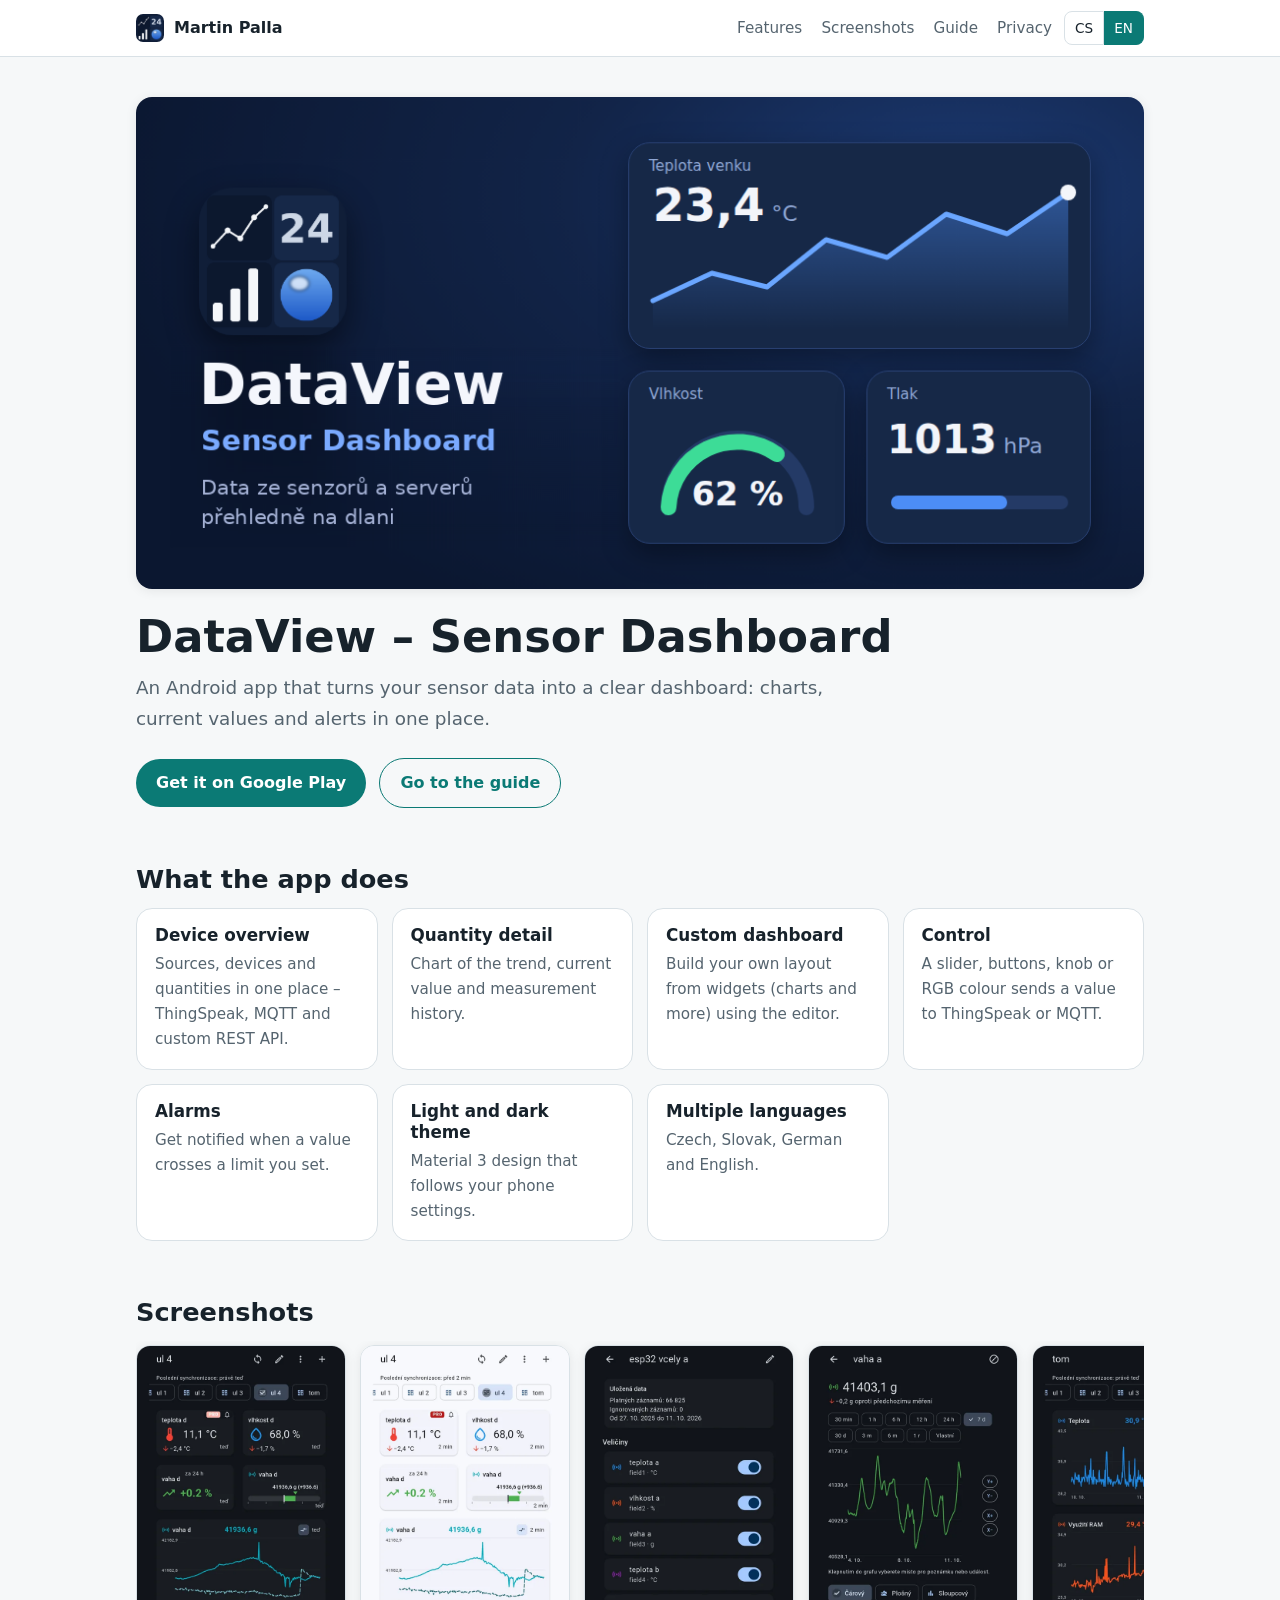
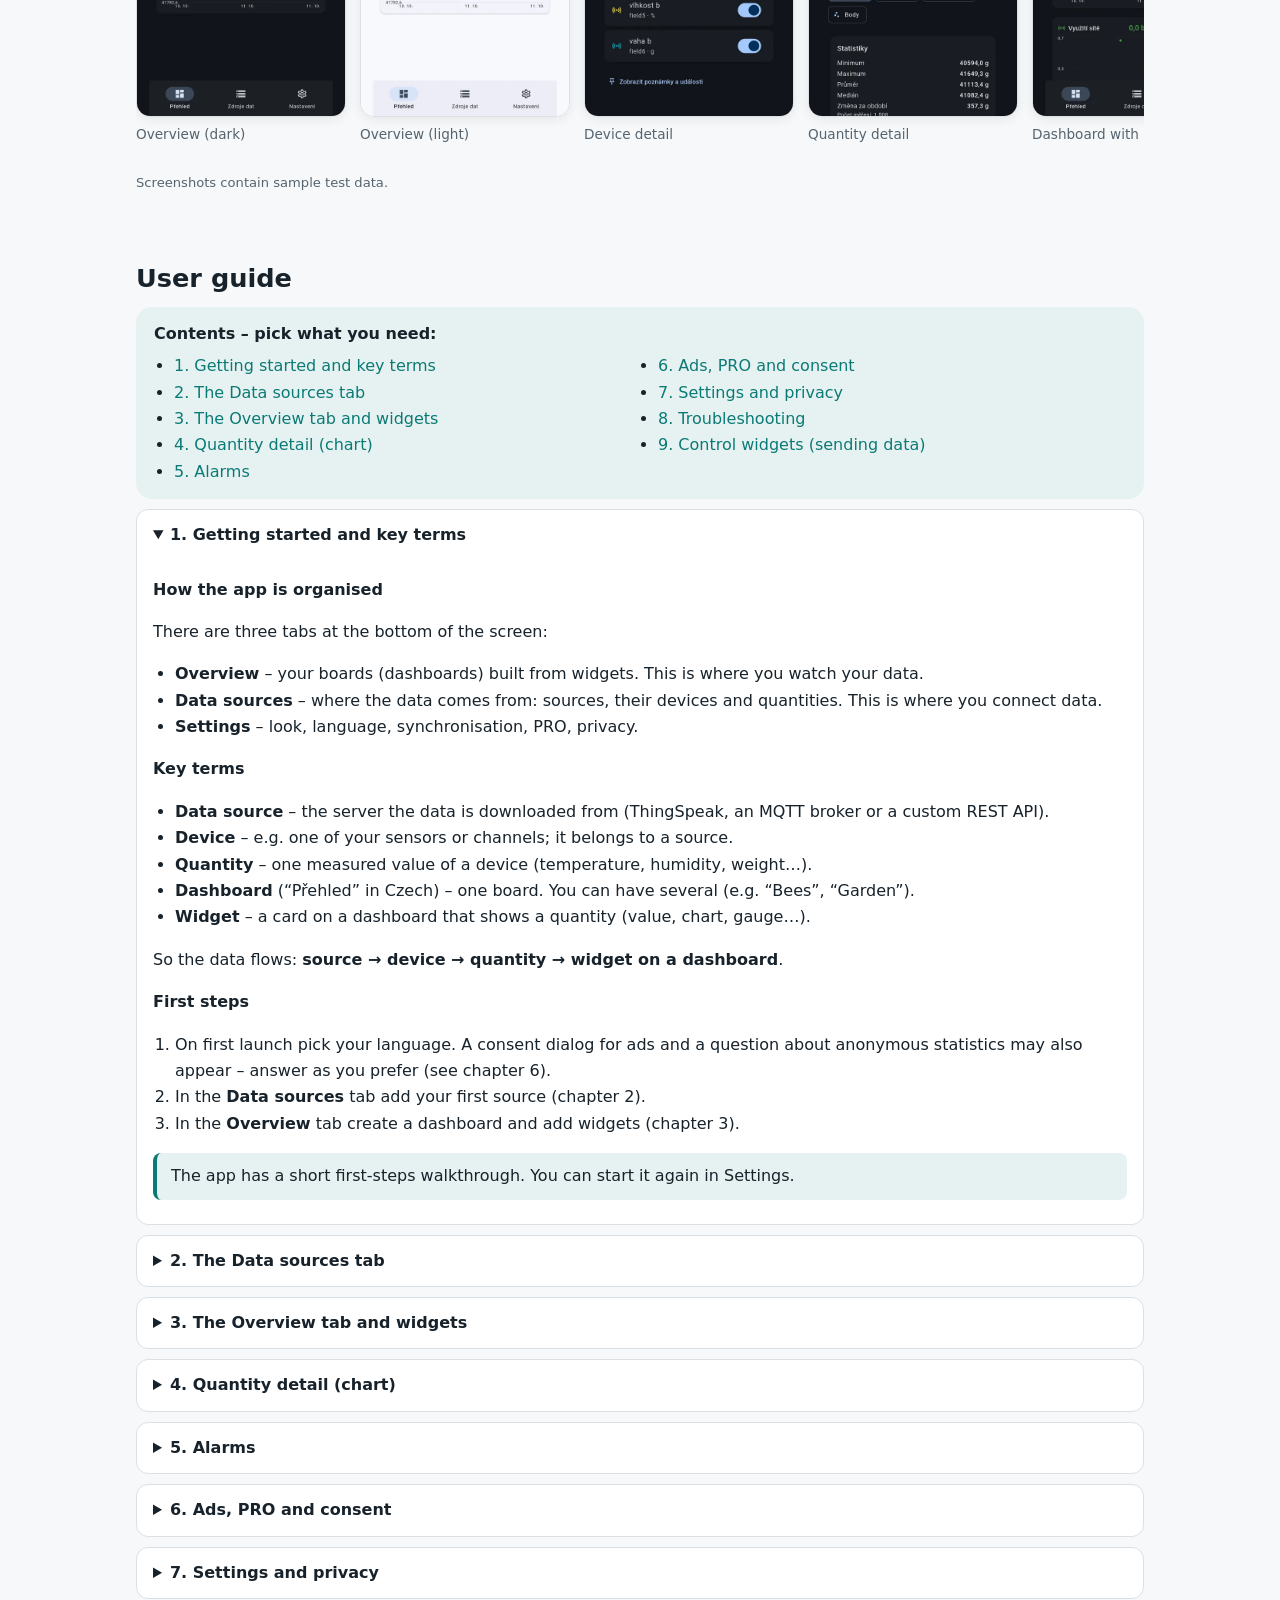
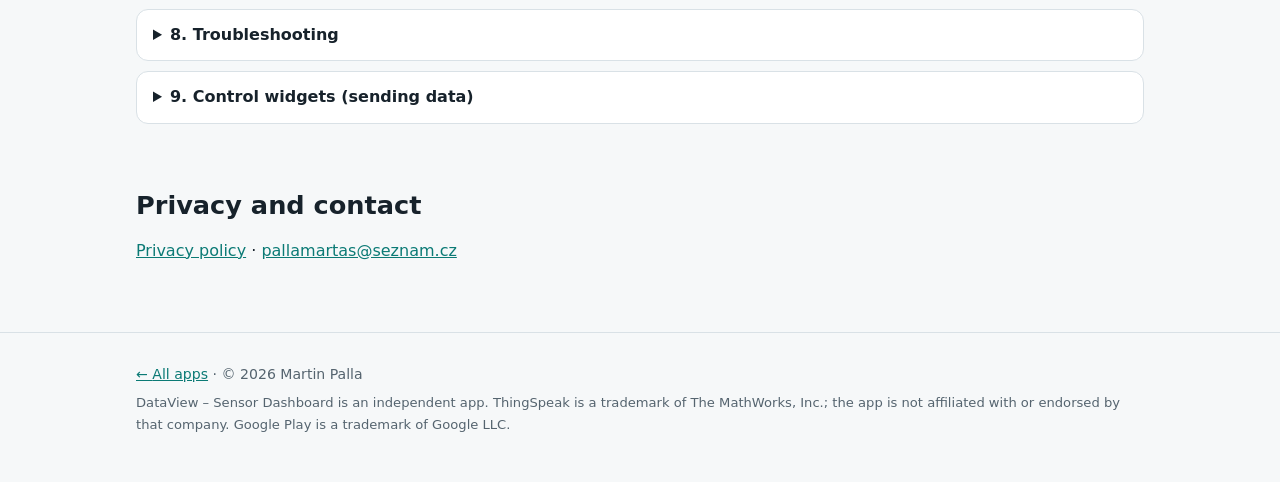
==== commit 351e2cac: "Add files via upload pridano api zapis" ====
--- a/dataview/index.html
+++ b/dataview/index.html
@@ -50,6 +50,8 @@
         <p lang="cs">Graf průběhu, aktuální hodnota a historie měření.</p><p lang="en">Chart of the trend, current value and measurement history.</p></div>
       <div class="feature"><h3 lang="cs">Vlastní dashboard</h3><h3 lang="en">Custom dashboard</h3>
         <p lang="cs">Skládejte widgety (grafy a další) podle sebe pomocí editoru.</p><p lang="en">Build your own layout from widgets (charts and more) using the editor.</p></div>
+      <div class="feature"><h3 lang="cs">Ovládání</h3><h3 lang="en">Control</h3>
+        <p lang="cs">Posuvník, tlačítka, potenciometr či RGB barva odešlou hodnotu do ThingSpeaku nebo MQTT.</p><p lang="en">A slider, buttons, knob or RGB colour sends a value to ThingSpeak or MQTT.</p></div>
       <div class="feature"><h3 lang="cs">Alarmy</h3><h3 lang="en">Alarms</h3>
         <p lang="cs">Upozornění, když hodnota překročí nastavenou mez.</p><p lang="en">Get notified when a value crosses a limit you set.</p></div>
       <div class="feature"><h3 lang="cs">Světlý a tmavý režim</h3><h3 lang="en">Light and dark theme</h3>
@@ -89,6 +91,7 @@
         <li><a href="#g-pro"><span lang="cs">6. Reklamy, PRO a souhlas</span><span lang="en">6. Ads, PRO and consent</span></a></li>
         <li><a href="#g-settings"><span lang="cs">7. Nastavení a soukromí</span><span lang="en">7. Settings and privacy</span></a></li>
         <li><a href="#g-trouble"><span lang="cs">8. Řešení potíží</span><span lang="en">8. Troubleshooting</span></a></li>
+        <li><a href="#g-control"><span lang="cs">9. Ovládací widgety (odesílání dat)</span><span lang="en">9. Control widgets (sending data)</span></a></li>
       </ul>
     </nav>
 
@@ -437,6 +440,62 @@
         <p>Still stuck? Write to <a href="mailto:pallamartas@seznam.cz">pallamartas@seznam.cz</a>.</p>
       </div>
     </details>
+
+    <details id="g-control">
+      <summary><span lang="cs">9. Ovládací widgety (odesílání dat)</span><span lang="en">9. Control widgets (sending data)</span></summary>
+      <div lang="cs">
+        <p>Ovládací widgety umí z aplikace <strong>odeslat hodnotu</strong> do ThingSpeaku (zápis do pole kanálu) nebo na MQTT broker (publikace do topicu). Odesílá se jen na váš pokyn – nikdy automaticky.</p>
+        <h4>Příprava zdroje</h4>
+        <ul>
+          <li>ThingSpeak potřebuje <strong>Write API Key</strong> (jiný než Read API Key). Zadáte ho při přidání zdroje, nebo později v záložce Zdroje dat přes volbu „Zápis“.</li>
+          <li>Doporučujeme <strong>samostatný kanál či pole</strong> jen pro ovládání. Pole musí být zapnuté v nastavení kanálu (Channel Settings). Aplikace posílá vždy jen jedno pole.</li>
+          <li>U MQTT zvolíte topic a zda se zpráva uchová (retain).</li>
+        </ul>
+        <h4>Přidání widgetu</h4>
+        <p>V záložce Přehled klepněte na + a vyberte „Ovládací widget“. Typy: <strong>posuvník</strong>, <strong>tlačítka</strong>, <strong>potenciometr</strong> a <strong>RGB barva</strong> (potenciometr a RGB jsou prvky PRO). RGB se odesílá jako jedno číslo 0–16 777 215 (R×65536 + G×256 + B).</p>
+        <h4>Nastavení</h4>
+        <ul>
+          <li>rozsah a krok (posuvník, potenciometr), jednotka; u tlačítek text, hodnota a barva každého tlačítka a počet tlačítek na řádek (1–3),</li>
+          <li><strong>potvrzovací dialog</strong> před odesláním – ve výchozím stavu zapnutý, při vypnutí aplikace upozorní,</li>
+          <li>synchronizace náhledu s hodnotou z kanálu (stejný kanál, nebo jiný) a zobrazení času poslední aktualizace,</li>
+          <li><strong>zámek</strong> proti nechtěnému ovládání.</li>
+        </ul>
+        <h4>Odpočet 15 s</h4>
+        <p>Bezplatný ThingSpeak přijme zápis nejvýše jednou za 15 s. Aplikace proto po odeslání krátce blokuje další odeslání do téhož zdroje. Odpočet lze u zdroje vypnout (Zdroje dat → Zápis).</p>
+        <h4>Když odeslání selže</h4>
+        <ul>
+          <li><strong>Neprovedeno – OFFLINE:</strong> bez připojení se nic neodešle. Hodnota se <strong>neodkládá</strong> a později se neodešle sama; použijte „Zopakovat“.</li>
+          <li><strong>Server odeslání odmítl:</strong> v závorce je kód odpovědi. Zkontrolujte, že používáte Write (ne Read) API Key, že je pole v kanálu zapnuté a že neodesíláte častěji než za 15 s.</li>
+        </ul>
+        <p><strong>Upozornění:</strong> aplikace není určena k ovládání bezpečnostně kritických zařízení. Doručení příkazu nelze zaručit (síť, server, limity služby) a za nastavení a následky ovládání odpovídáte vy.</p>
+      </div>
+      <div lang="en">
+        <p>Control widgets <strong>send a value</strong> from the app to ThingSpeak (writing to a channel field) or to an MQTT broker (publishing to a topic). Values are sent only when you ask – never automatically.</p>
+        <h4>Preparing the source</h4>
+        <ul>
+          <li>ThingSpeak needs a <strong>Write API Key</strong> (different from the Read API Key). Enter it when adding the source, or later in the Data sources tab via “Write”.</li>
+          <li>We recommend a <strong>separate channel or field</strong> just for control. The field must be enabled in Channel Settings. The app sends one field at a time.</li>
+          <li>For MQTT choose the topic and whether the message is retained.</li>
+        </ul>
+        <h4>Adding a widget</h4>
+        <p>In the Overview tab tap + and choose “Control widget”. Types: <strong>slider</strong>, <strong>buttons</strong>, <strong>potentiometer</strong> and <strong>RGB colour</strong> (potentiometer and RGB are PRO items). RGB is sent as a single number 0–16,777,215 (R×65536 + G×256 + B).</p>
+        <h4>Settings</h4>
+        <ul>
+          <li>range and step (slider, potentiometer), unit; for buttons the label, value and colour of each button and the number of buttons per row (1–3),</li>
+          <li><strong>confirmation dialog</strong> before sending – on by default; the app warns you when you switch it off,</li>
+          <li>preview synchronisation with the channel value (same channel or another) and display of the last update time,</li>
+          <li><strong>lock</strong> against accidental use.</li>
+        </ul>
+        <h4>15-second countdown</h4>
+        <p>Free ThingSpeak accepts a write at most once every 15 seconds, so the app briefly blocks further sending to the same source. You can turn the countdown off per source (Data sources → Write).</p>
+        <h4>When sending fails</h4>
+        <ul>
+          <li><strong>Not done – OFFLINE:</strong> without a connection nothing is sent. The value is <strong>not queued</strong> and will not be sent later on its own; use “Retry”.</li>
+          <li><strong>Server rejected the send:</strong> the response code is shown in brackets. Check that you use the Write (not Read) API Key, that the field is enabled in the channel and that you are not sending more often than every 15 s.</li>
+        </ul>
+        <p><strong>Notice:</strong> the app is not intended for controlling safety-critical devices. Delivery of a command cannot be guaranteed (network, server, service limits) and you are responsible for the setup and the consequences of controlling.</p>
+      </div>
+    </details>
   </section>
 
   <!-- ===== Právní informace ===== -->
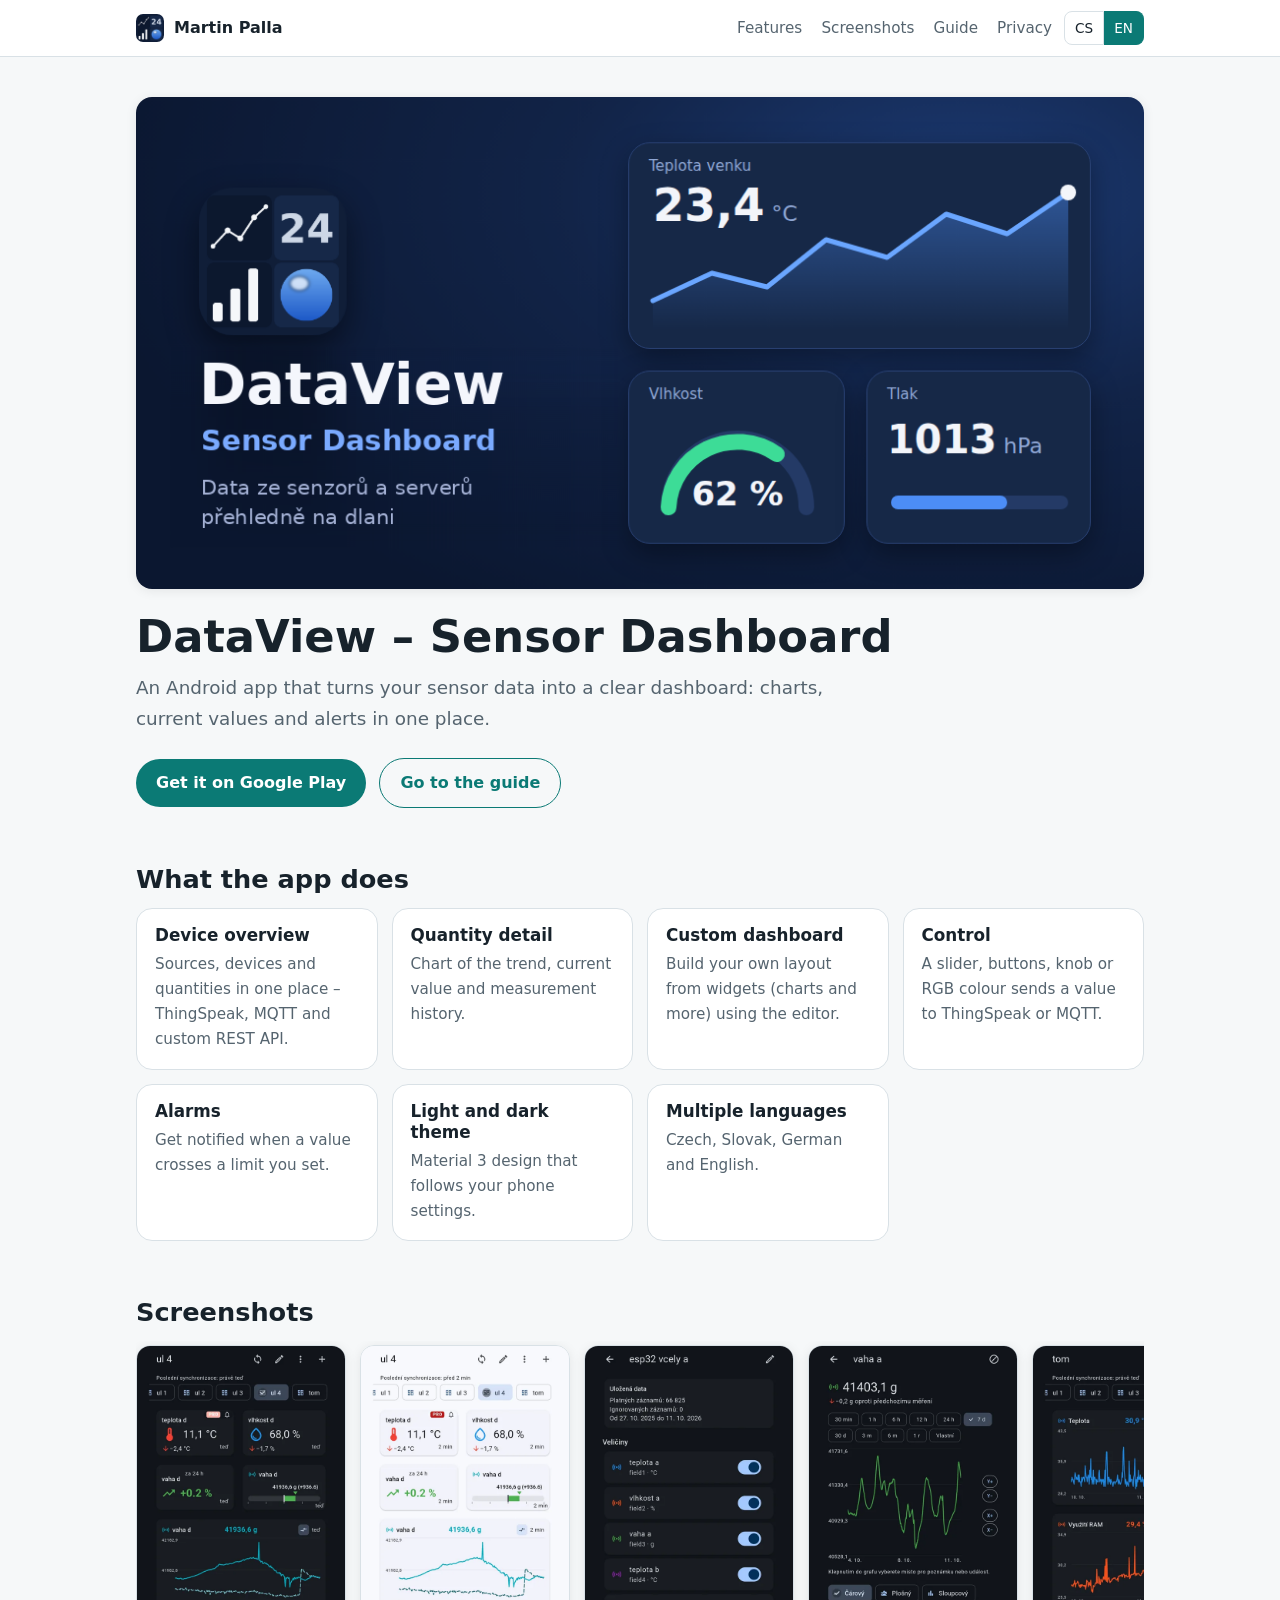
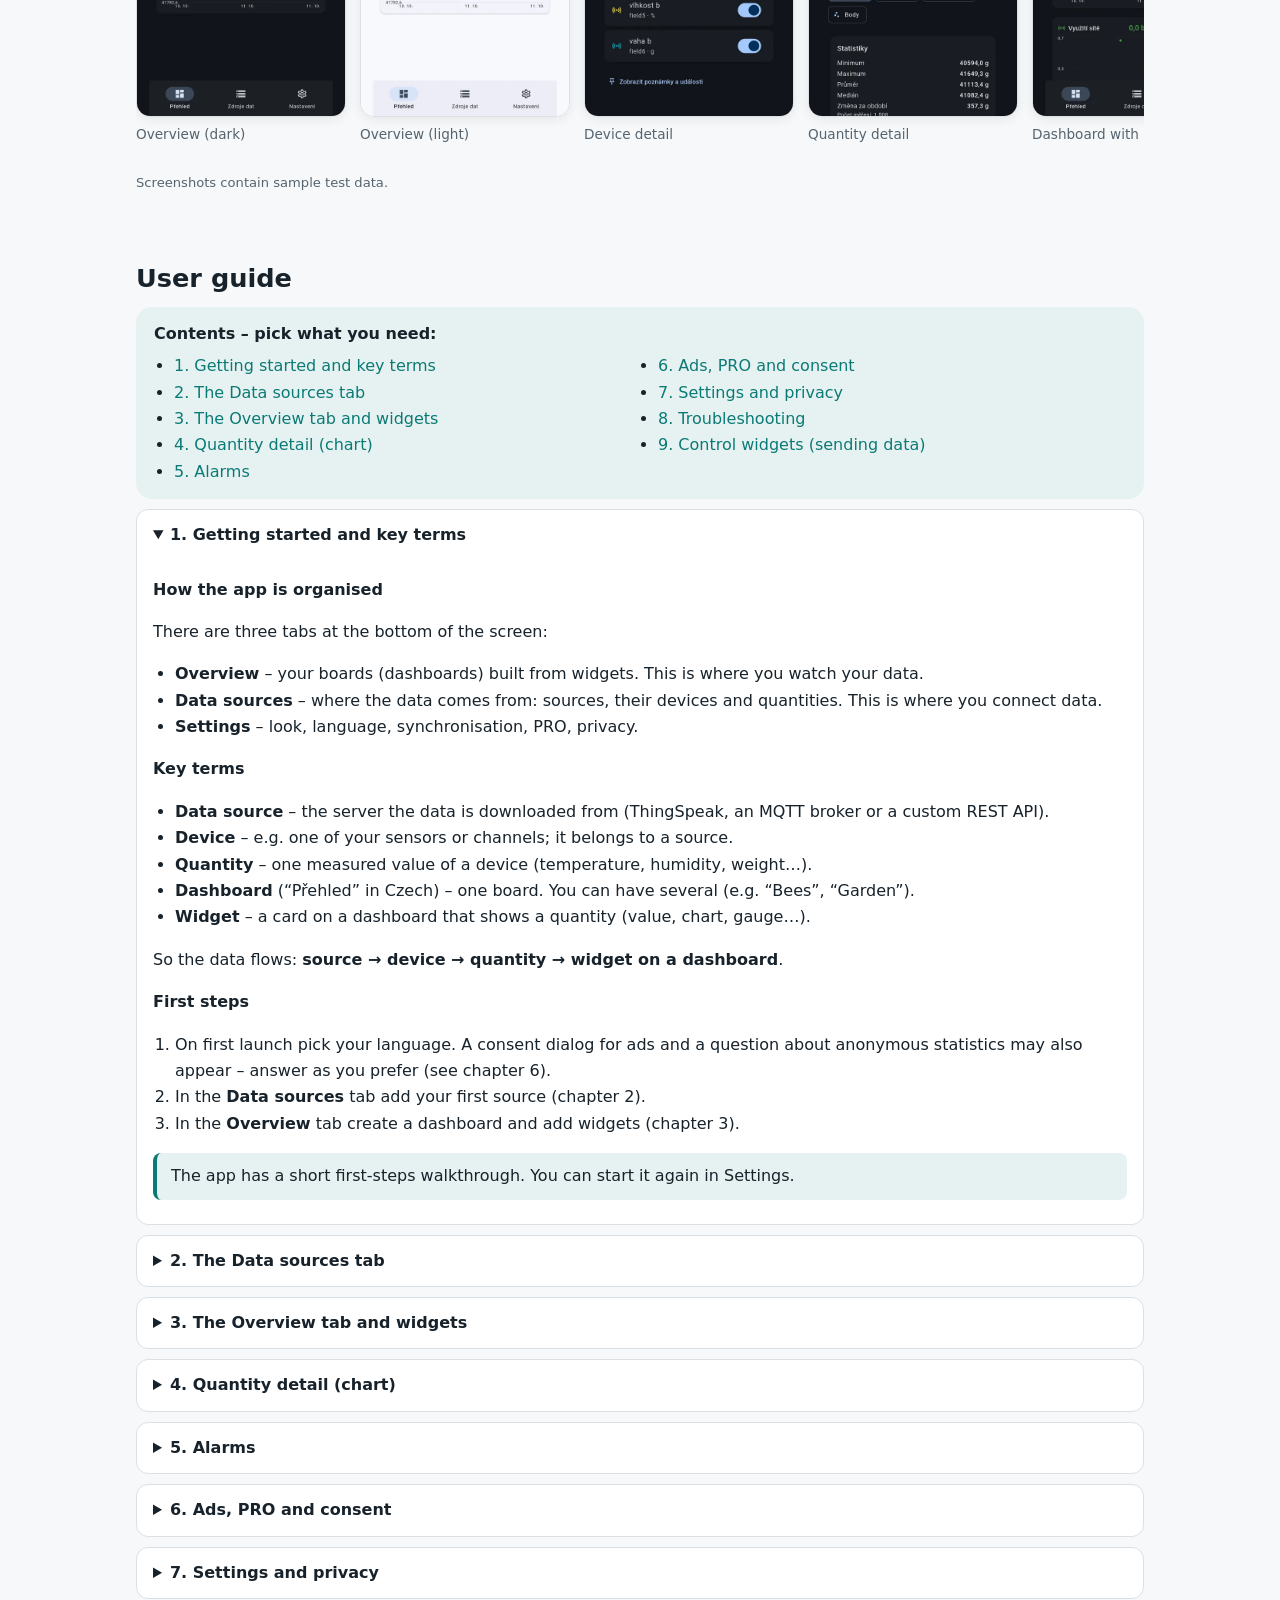
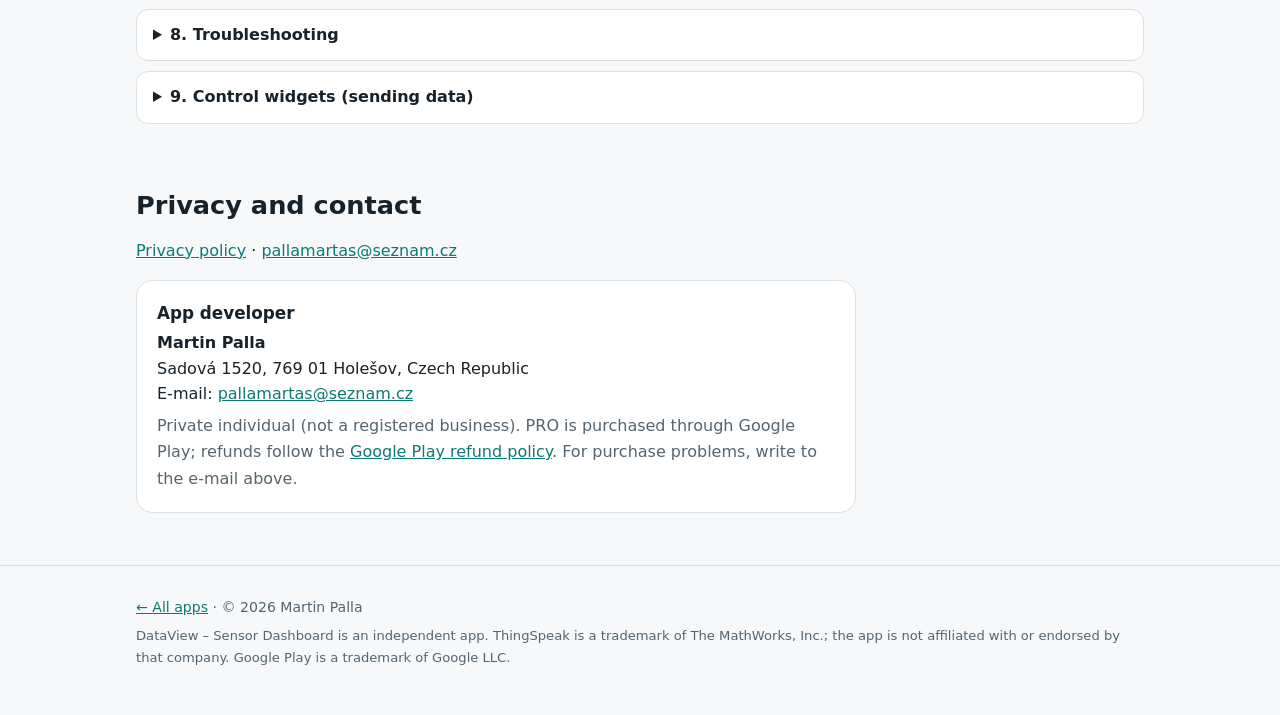
==== commit 03d60623: "Add files via upload uprava skrz obchodnik na google play" ====
--- a/dataview/index.html
+++ b/dataview/index.html
@@ -319,14 +319,22 @@
       <summary><span lang="cs">6. Reklamy, PRO a souhlas</span><span lang="en">6. Ads, PRO and consent</span></summary>
       <div lang="cs">
         <h4>Jak funguje bezplatná verze</h4>
-        <p>Všechny funkce jsou dostupné zdarma, nic není zamčené. Za bezplatné používání se čas od času zobrazí <strong>jedna krátká odměněná reklama</strong> („Krátká pauza na reklamu“). Reklama se zobrazí, když:</p>
+        <p>Většinu funkcí můžete používat zdarma bez omezení. <strong>PRO prvky</strong> (alarm, kombinovaný graf, odchylkový ukazatel, mini-trend, potenciometr a RGB ovládání) jsou zdarma za <strong>dobrovolné zhlédnutí jedné krátké odměněné reklamy</strong>. Nabídka „Podpořte aplikaci“ se zobrazí, když:</p>
         <ul>
           <li>uplyne <strong>30 minut aktivního používání</strong> (počítá se jen čas, kdy je aplikace otevřená na obrazovce), nebo</li>
           <li>uplyne <strong>7 dní</strong> od poslední zhlédnuté reklamy.</li>
         </ul>
-        <p>Po zhlédnutí reklamy <strong>do konce</strong> se čas vynuluje a můžete dál používat aplikaci. Když reklamu zavřete předčasně, zobrazí se znovu (nejvýše třikrát). Pokud se reklamu nepodaří zobrazit (nedostupná, chybí internet), počkáte jen 15 sekund.</p>
+        <p>Reklama se pustí <strong>jen po klepnutí na „Zhlédnout reklamu“</strong>. Nabídku můžete kdykoli zavřít tlačítkem „Později“ (nebo zpět) bez postihu. Po zhlédnutí reklamy <strong>do konce</strong> se PRO prvky odemknou a čas se vynuluje. Když reklamu zavřete předčasně, vrátíte se do nabídky a nic se vám nevnucuje. Pokud se reklamu nepodaří zobrazit (nedostupná, chybí internet), počkáte jen 15 sekund.</p>
+        <h4>Když nabídku odložíte</h4>
+        <p>PRO prvky se <strong>pozastaví</strong>, ostatní funkce aplikace fungují dál:</p>
+        <ul>
+          <li>widgety, které jsou PRO (kombinovaný graf, odchylkový ukazatel, mini-trend, potenciometr, RGB), se zakryjí zámkem s nápisem „Odemknout“,</li>
+          <li>alarmy se nekontrolují (ani na pozadí) a zvoneček je přeškrtnutý,</li>
+          <li>stav se zachová i po restartu aplikace, dokud neodemknete.</li>
+        </ul>
+        <p>Odemknout můžete klepnutím na zámek nebo zvoneček – zobrazí se nabídka reklamy. Nebo si koupíte PRO (viz níže).</p>
         <h4>PRO prvky a zkrácení limitu</h4>
-        <p>PRO prvky jsou: <strong>alarm, kombinovaný graf, odchylkový ukazatel a mini-trend</strong>. Můžete jich používat <strong>libovolný počet</strong> – žádný limit na počet neexistuje. Každý použitý PRO prvek ale limit do další reklamy zkracuje:</p>
+        <p>PRO prvky jsou: <strong>alarm, kombinovaný graf, odchylkový ukazatel, mini-trend, potenciometr a RGB ovládání</strong>. Můžete jich používat <strong>libovolný počet</strong>. Každý použitý PRO prvek ale limit do další nabídky reklamy zkracuje:</p>
         <ul>
           <li>o <strong>10 %</strong> z 30 minut (tedy o 3 minuty) a zároveň o 10 % ze 7 dní,</li>
           <li>počítá se každý použitý prvek na všech přehledech (např. 3 widgety s alarmem + 2 kombinované grafy = 5 prvků = limit zkrácen o 50 %, tedy na 15 minut),</li>
@@ -334,11 +342,11 @@
         </ul>
         <p>Aktuální stav (počet použitých PRO prvků a zbývající volný čas) vidíte v Nastavení v sekci PRO.</p>
         <h4>PRO verze (jednorázový nákup)</h4>
-        <p>Nákupem <strong>PRO</strong> v Google Play (jednorázově, bez předplatného) zmizí <strong>reklamy i zkracování limitu</strong>. Dřívější nákup lze na stejném účtu Google obnovit tlačítkem „Obnovit dřívější nákup“ v Nastavení.</p>
+        <p>Nákupem <strong>PRO</strong> v Google Play (jednorázově, bez předplatného) zmizí <strong>reklamy, zkracování limitu i pozastavování PRO prvků</strong>. Nákup najdete v Nastavení. Dřívější nákup lze na stejném účtu Google obnovit tlačítkem „Obnovit dřívější nákup“ tamtéž.</p>
         <h4>Co když nedám souhlas s reklamami?</h4>
         <ul>
           <li>Souhlas se zpracováním údajů pro reklamy (okno Google, zobrazuje se hlavně v EU, EHP a Velké Británii) <strong>neomezuje používání žádného prvku aplikace</strong>. Všechny funkce fungují dál.</li>
-          <li>Pravidla zůstávají stejná: reklama se zobrazí po stejných 30 minutách / 7 dnech. Mění se jen druh reklamy – bez souhlasu je <strong>nepersonalizovaná</strong> (a méně relevantní).</li>
+          <li>Pravidla zůstávají stejná: nabídka reklamy se zobrazí po stejných 30 minutách / 7 dnech. Mění se jen druh reklamy – bez souhlasu je <strong>nepersonalizovaná</strong> (a méně relevantní).</li>
           <li>Pokud reklamu nelze zobrazit (nedostatek nabídky, chybí internet), stačí 15 sekund počkat.</li>
           <li>Souhlas můžete kdykoli změnit v Nastavení → <em>Možnosti soukromí a reklam</em> (položka se zobrazuje, pokud se na vás vztahuje).</li>
           <li>Souhlas s anonymními statistikami a hlášením chyb je samostatný a také nemá vliv na funkce aplikace.</li>
@@ -346,14 +354,22 @@
       </div>
       <div lang="en">
         <h4>How the free version works</h4>
-        <p>All features are available for free, nothing is locked. In return, <strong>one short rewarded ad</strong> is shown from time to time (“Short break for an ad”). It appears when:</p>
+        <p>Most features are free to use without limits. <strong>PRO elements</strong> (alarm, combined chart, deviation meter, sparkline, potentiometer and RGB control) are free in return for <strong>voluntarily watching one short rewarded ad</strong>. The “Support the app” offer appears when:</p>
         <ul>
           <li><strong>30 minutes of active use</strong> have passed (only time with the app open on screen counts), or</li>
           <li><strong>7 days</strong> have passed since the last ad you watched.</li>
         </ul>
-        <p>After watching the ad <strong>to the end</strong> the timer resets and you can keep using the app. If you close the ad early, it is shown again (at most three times). If the ad cannot be shown (unavailable, no internet), you simply wait 15 seconds.</p>
+        <p>The ad is played <strong>only after you tap “Watch an ad”</strong>. You can close the offer at any time with “Later” (or Back) without penalty. After watching the ad <strong>to the end</strong> the PRO elements are unlocked and the timer resets. If you close the ad early, you return to the offer and nothing is forced. If the ad cannot be shown (unavailable, no internet), you simply wait 15 seconds.</p>
+        <h4>If you postpone the offer</h4>
+        <p>The PRO elements are <strong>paused</strong>; the rest of the app keeps working:</p>
+        <ul>
+          <li>widgets that are PRO (combined chart, deviation meter, sparkline, potentiometer, RGB) are covered by a lock labelled “Unlock”,</li>
+          <li>alarms are not checked (also not in the background) and the bell is shown as paused,</li>
+          <li>the state is kept after restarting the app until you unlock.</li>
+        </ul>
+        <p>You can unlock by tapping the lock or the bell – the ad offer is shown. Or buy PRO (see below).</p>
         <h4>PRO elements and the shorter limit</h4>
-        <p>PRO elements are: <strong>alarm, combined chart, deviation meter and sparkline</strong>. You can use <strong>any number</strong> of them – there is no cap on how many. Every PRO element in use, however, shortens the limit until the next ad:</p>
+        <p>PRO elements are: <strong>alarm, combined chart, deviation meter, sparkline, potentiometer and RGB control</strong>. You can use <strong>any number</strong> of them. Every PRO element in use, however, shortens the limit until the next ad offer:</p>
         <ul>
           <li>by <strong>10 %</strong> of 30 minutes (i.e. 3 minutes) and also by 10 % of the 7 days,</li>
           <li>each element in use counts across all dashboards (e.g. 3 widgets with an alarm + 2 combined charts = 5 elements = limit shortened by 50 %, i.e. to 15 minutes),</li>
@@ -361,11 +377,11 @@
         </ul>
         <p>The current status (number of PRO elements in use and the remaining free time) is shown in Settings in the PRO section.</p>
         <h4>PRO version (one-time purchase)</h4>
-        <p>Buying <strong>PRO</strong> in Google Play (one-time, no subscription) removes <strong>the ads and the shortening of the limit</strong>. An earlier purchase can be restored on the same Google account with “Restore previous purchase” in Settings.</p>
+        <p>Buying <strong>PRO</strong> in Google Play (one-time, no subscription) removes <strong>the ads, the shortening of the limit and the pausing of PRO elements</strong>. You can buy it in Settings. An earlier purchase can be restored on the same Google account with “Restore previous purchase” there.</p>
         <h4>What if I do not consent to ads?</h4>
         <ul>
           <li>Consent to data processing for ads (a Google dialog, shown mainly in the EU, EEA and UK) <strong>does not restrict any feature of the app</strong>. Everything keeps working.</li>
-          <li>The rules stay the same: the ad appears after the same 30 minutes / 7 days. Only the kind of ad changes – without consent it is <strong>non-personalised</strong> (and less relevant).</li>
+          <li>The rules stay the same: the ad offer appears after the same 30 minutes / 7 days. Only the kind of ad changes – without consent it is <strong>non-personalised</strong> (and less relevant).</li>
           <li>If no ad can be shown (no inventory, no internet), you just wait 15 seconds.</li>
           <li>You can change your choice at any time in Settings → <em>Privacy and ads options</em> (shown if it applies to you).</li>
           <li>Consent to anonymous statistics and crash reports is separate and does not affect the app's features either.</li>
@@ -444,7 +460,7 @@
     <details id="g-control">
       <summary><span lang="cs">9. Ovládací widgety (odesílání dat)</span><span lang="en">9. Control widgets (sending data)</span></summary>
       <div lang="cs">
-        <p>Ovládací widgety umí z aplikace <strong>odeslat hodnotu</strong> do ThingSpeaku (zápis do pole kanálu) nebo na MQTT broker (publikace do topicu). Odesílá se jen na váš pokyn – nikdy automaticky.</p>
+        <p>Ovládací widgety umí z aplikace <strong>odeslat hodnotu</strong> do ThingSpeaku (zápis do pole kanálu), na MQTT broker (publikace do topicu) nebo na vlastní REST API. Odesílá se jen na váš pokyn – nikdy automaticky.</p>
         <h4>Příprava zdroje</h4>
         <ul>
           <li>ThingSpeak potřebuje <strong>Write API Key</strong> (jiný než Read API Key). Zadáte ho při přidání zdroje, nebo později v záložce Zdroje dat přes volbu „Zápis“.</li>
@@ -460,6 +476,14 @@
           <li>synchronizace náhledu s hodnotou z kanálu (stejný kanál, nebo jiný) a zobrazení času poslední aktualizace,</li>
           <li><strong>zámek</strong> proti nechtěnému ovládání.</li>
         </ul>
+        <h4>Vlastní REST API (zápis na váš server)</h4>
+        <p>Zdroj typu „Vlastní REST API“ lze použít i k odesílání. V Zdroje dat rozbalte zdroj a klepněte na <strong>Zápis</strong>:</p>
+        <ul>
+          <li><strong>Adresa pro zápis</strong> (http nebo https; doporučujeme https) a <strong>metoda</strong> (POST, PUT, PATCH, GET).</li>
+          <li><strong>Formát těla</strong> (JSON nebo prostý text) a <strong>šablona těla</strong>; místo <code>{value}</code> se dosadí odesílaná hodnota, např. <code>{"led": {value}}</code>. U metody GET lze <code>{value}</code> vložit do adresy.</li>
+          <li>Nepovinný <strong>klíč</strong> se posílá v hlavičce (výchozí <code>Authorization: Bearer …</code>, název hlavičky i předponu lze změnit) a je uložen jen v zabezpečeném úložišti.</li>
+        </ul>
+        <p>Nastavení platí pro všechny ovládací widgety tohoto zdroje. Odeslání je úspěšné při odpovědi HTTP 2xx, jinak aplikace ukáže kód odpovědi. Funkci si můžete vyzkoušet třeba na webhook.site.</p>
         <h4>Odpočet 15 s</h4>
         <p>Bezplatný ThingSpeak přijme zápis nejvýše jednou za 15 s. Aplikace proto po odeslání krátce blokuje další odeslání do téhož zdroje. Odpočet lze u zdroje vypnout (Zdroje dat → Zápis).</p>
         <h4>Když odeslání selže</h4>
@@ -470,7 +494,7 @@
         <p><strong>Upozornění:</strong> aplikace není určena k ovládání bezpečnostně kritických zařízení. Doručení příkazu nelze zaručit (síť, server, limity služby) a za nastavení a následky ovládání odpovídáte vy.</p>
       </div>
       <div lang="en">
-        <p>Control widgets <strong>send a value</strong> from the app to ThingSpeak (writing to a channel field) or to an MQTT broker (publishing to a topic). Values are sent only when you ask – never automatically.</p>
+        <p>Control widgets <strong>send a value</strong> from the app to ThingSpeak (writing to a channel field), to an MQTT broker (publishing to a topic) or to your own REST API. Values are sent only when you ask – never automatically.</p>
         <h4>Preparing the source</h4>
         <ul>
           <li>ThingSpeak needs a <strong>Write API Key</strong> (different from the Read API Key). Enter it when adding the source, or later in the Data sources tab via “Write”.</li>
@@ -486,6 +510,14 @@
           <li>preview synchronisation with the channel value (same channel or another) and display of the last update time,</li>
           <li><strong>lock</strong> against accidental use.</li>
         </ul>
+        <h4>Custom REST API (writing to your server)</h4>
+        <p>A “Custom REST API” source can also be used for sending. In Data sources expand the source and tap <strong>Write</strong>:</p>
+        <ul>
+          <li><strong>Write address</strong> (http or https; https recommended) and <strong>method</strong> (POST, PUT, PATCH, GET).</li>
+          <li><strong>Body format</strong> (JSON or plain text) and <strong>body template</strong>; <code>{value}</code> is replaced by the value being sent, e.g. <code>{"led": {value}}</code>. With GET you can put <code>{value}</code> in the address.</li>
+          <li>An optional <strong>key</strong> is sent in a header (by default <code>Authorization: Bearer …</code>; header name and prefix can be changed) and is kept only in secure storage.</li>
+        </ul>
+        <p>The settings apply to all control widgets of this source. Sending succeeds on an HTTP 2xx response; otherwise the app shows the response code. You can try it out e.g. on webhook.site.</p>
         <h4>15-second countdown</h4>
         <p>Free ThingSpeak accepts a write at most once every 15 seconds, so the app briefly blocks further sending to the same source. You can turn the countdown off per source (Data sources → Write).</p>
         <h4>When sending fails</h4>
@@ -503,6 +535,17 @@
     <h2 lang="cs">Soukromí a kontakt</h2><h2 lang="en">Privacy and contact</h2>
     <p lang="cs"><a href="https://martasecek-dotcom.github.io/privacy-policy-DataView/">Zásady ochrany soukromí</a> · <a href="mailto:pallamartas@seznam.cz">pallamartas@seznam.cz</a></p>
     <p lang="en"><a href="https://martasecek-dotcom.github.io/privacy-policy-DataView/">Privacy policy</a> · <a href="mailto:pallamartas@seznam.cz">pallamartas@seznam.cz</a></p>
+    <div class="contact-box">
+      <h3 lang="cs">Provozovatel aplikace</h3>
+      <h3 lang="en">App developer</h3>
+      <address>
+        <strong>Martin Palla</strong><br>
+        Sadová 1520, 769 01 Holešov, <span lang="cs">Česká republika</span><span lang="en">Czech Republic</span><br>
+        E-mail: <a href="mailto:pallamartas@seznam.cz">pallamartas@seznam.cz</a>
+      </address>
+      <p class="muted" lang="cs">Fyzická osoba (nepodnikatel, bez IČO). Nákup PRO probíhá přes Google Play; vrácení peněz se řídí <a href="https://support.google.com/googleplay/answer/2479637">pravidly Google Play</a>. S problémem s nákupem pište na e-mail výše.</p>
+      <p class="muted" lang="en">Private individual (not a registered business). PRO is purchased through Google Play; refunds follow the <a href="https://support.google.com/googleplay/answer/2479637">Google Play refund policy</a>. For purchase problems, write to the e-mail above.</p>
+    </div>
   </section>
 </main>
 
--- a/assets/css/style.css
+++ b/assets/css/style.css
@@ -126,6 +126,15 @@
 .note { background: var(--soft); border-left: 4px solid var(--accent); padding: 10px 14px; border-radius: 8px; margin: 12px 0; }
 code { background: var(--soft); padding: 1px 6px; border-radius: 6px; font-size: .92em; }
 
+/* --- Kontakt / údaje o provozovateli --- */
+.contact-box {
+  background: var(--surface); border: 1px solid var(--border); border-radius: var(--radius);
+  padding: 6px 20px 14px; margin-top: 16px; max-width: 720px;
+}
+.contact-box h3 { font-size: 1.05rem; margin: 16px 0 6px; }
+.contact-box address { font-style: normal; line-height: 1.6; }
+.contact-box p { margin: 6px 0; }
+
 /* --- Patička --- */
 footer { border-top: 1px solid var(--border); margin-top: 24px; padding: 24px 0 40px; color: var(--muted); font-size: .88rem; }
 footer p { margin: 6px 0; }
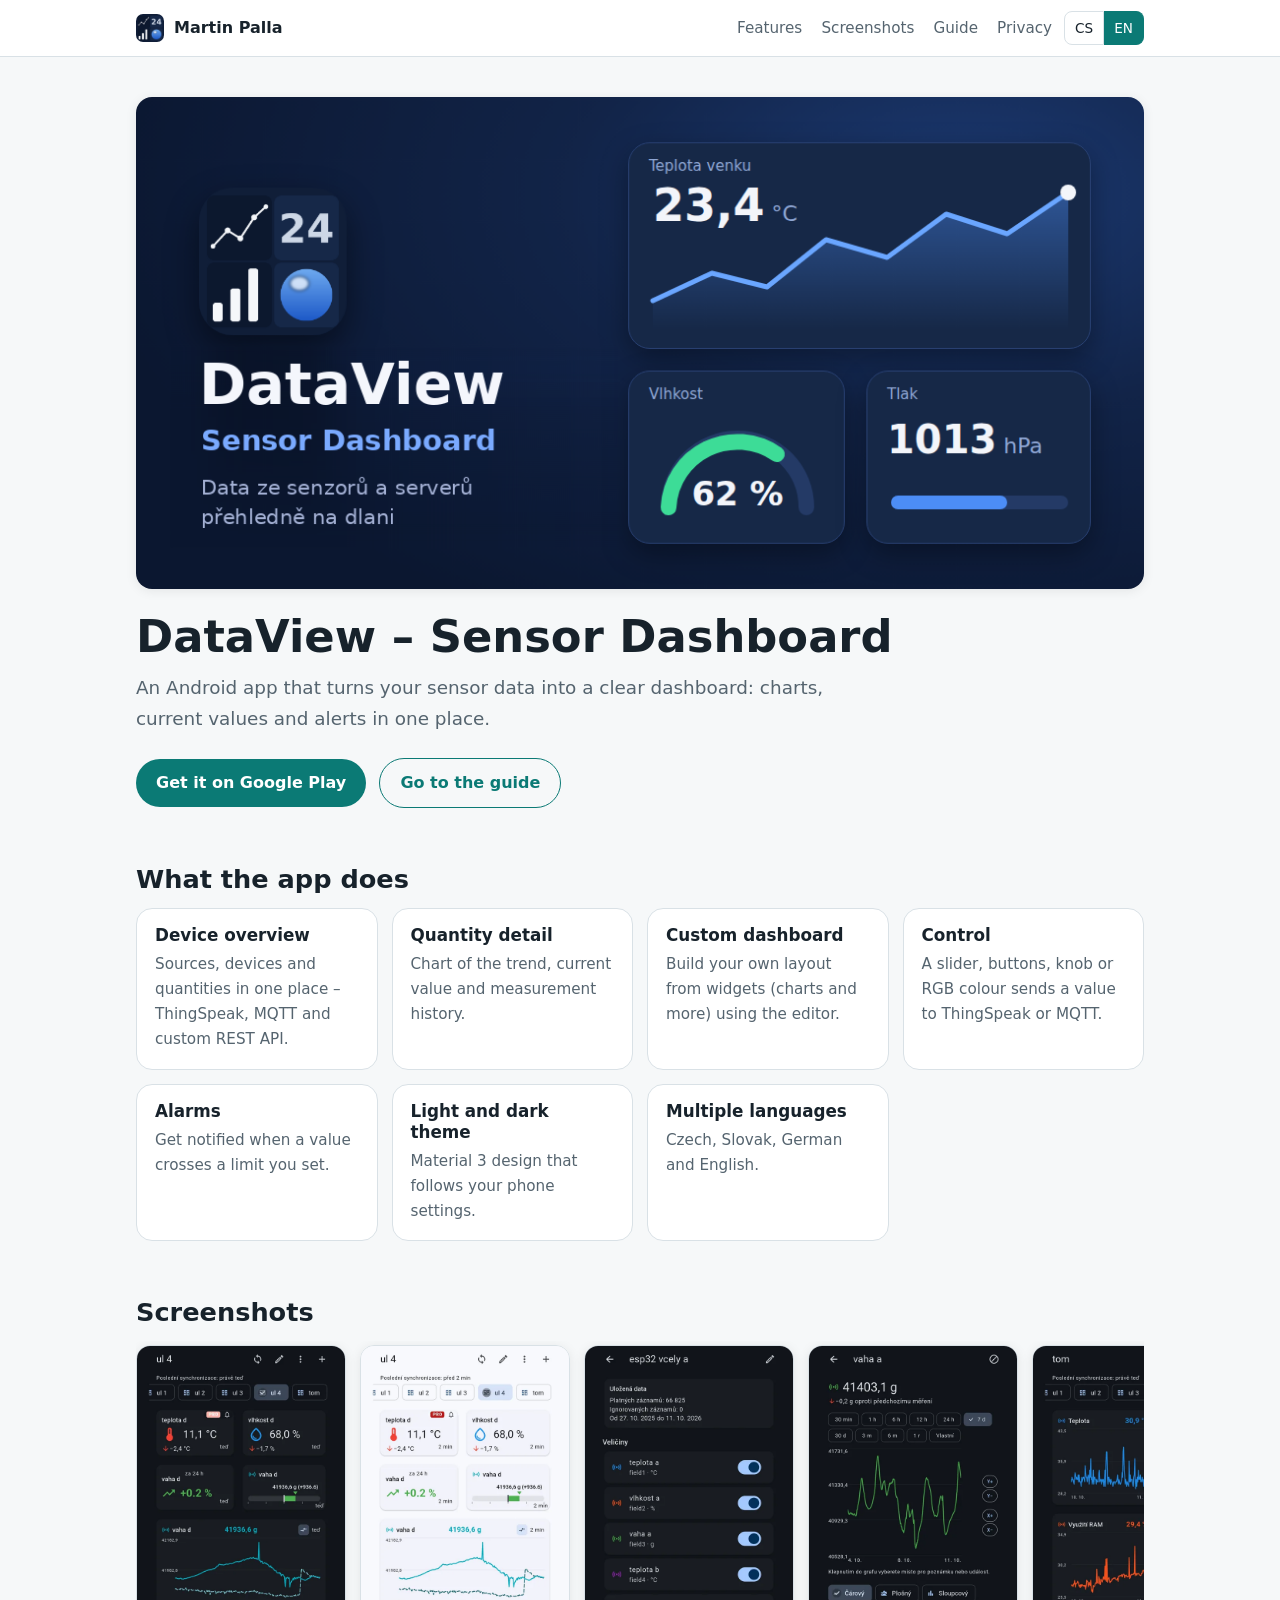
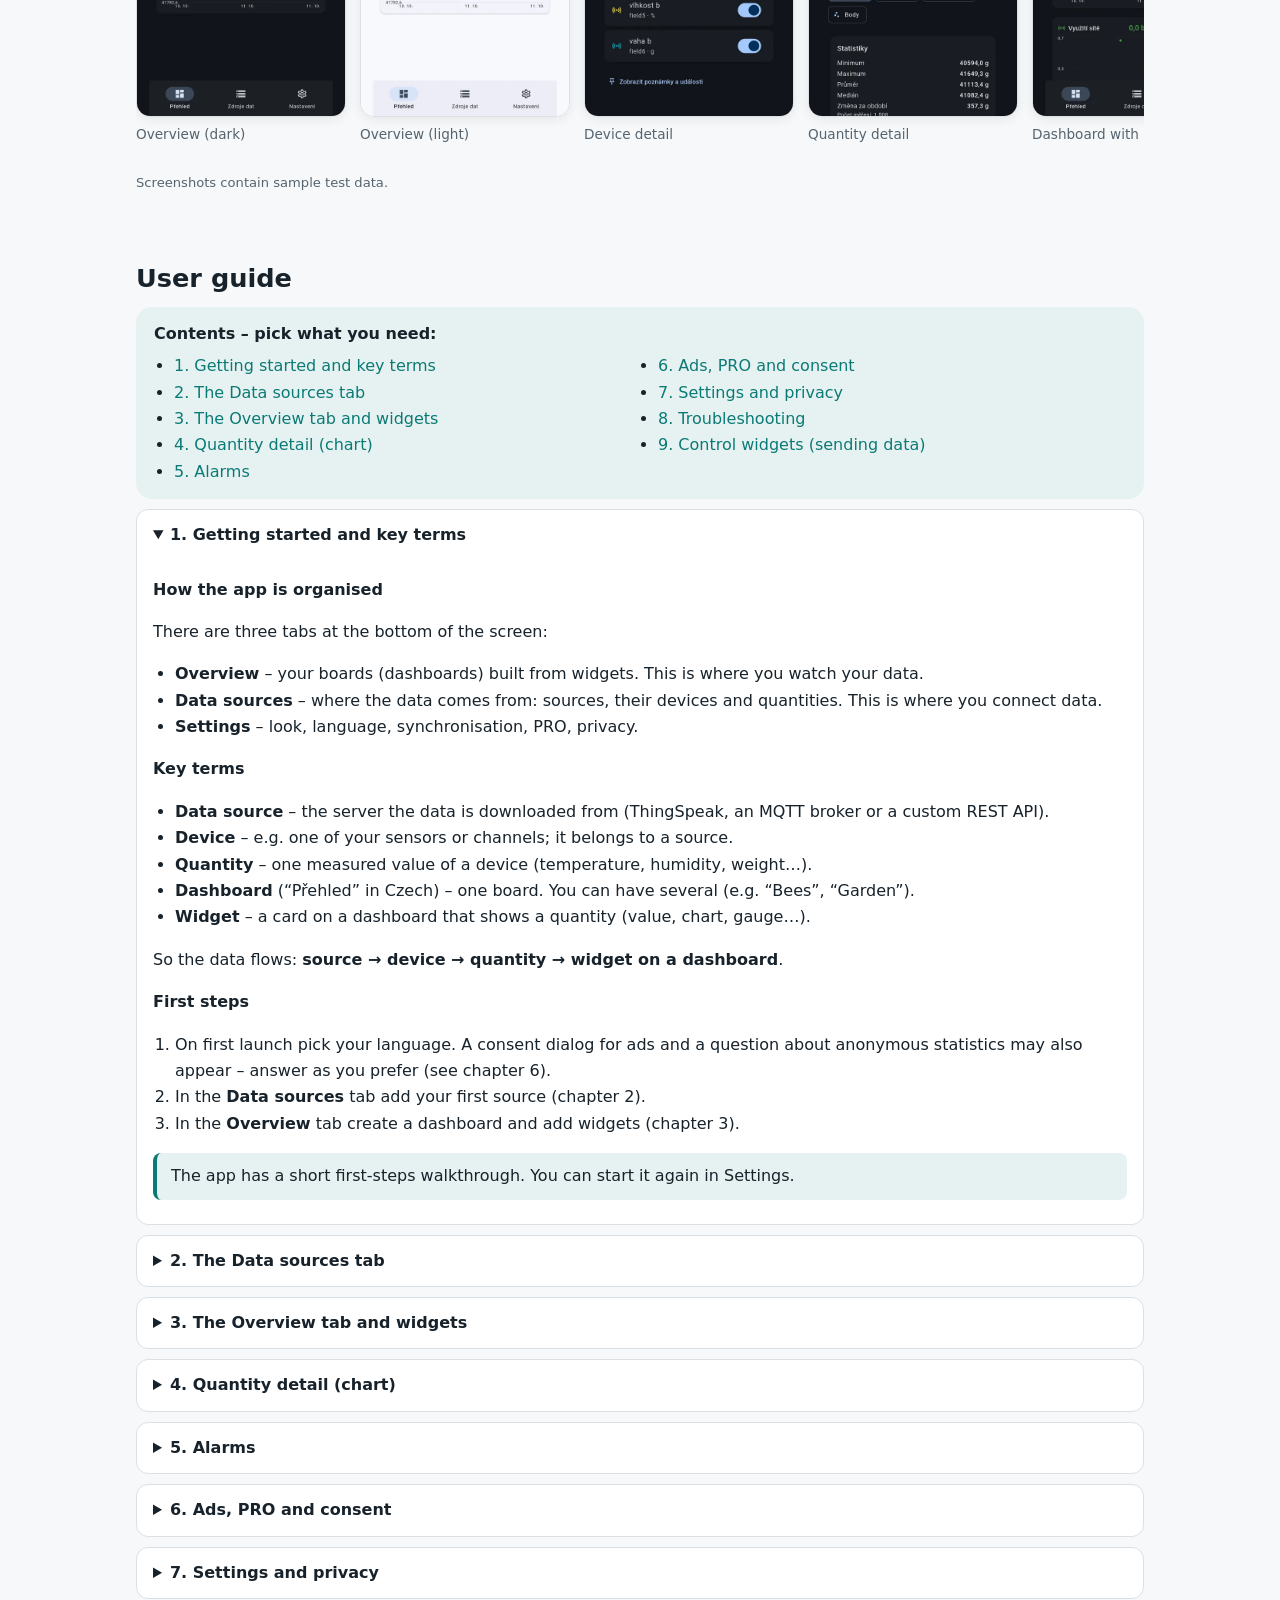
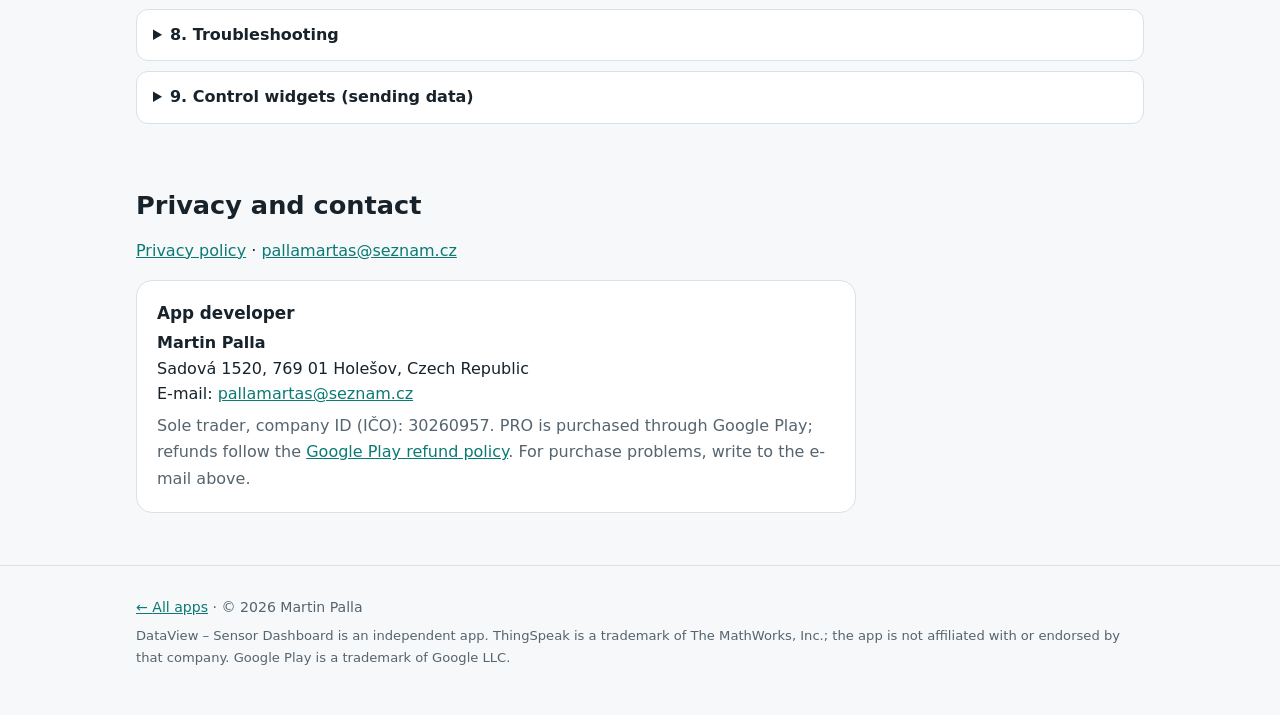
==== commit 674a97cc: "Add files via upload" ====
--- a/dataview/index.html
+++ b/dataview/index.html
@@ -543,8 +543,8 @@
         Sadová 1520, 769 01 Holešov, <span lang="cs">Česká republika</span><span lang="en">Czech Republic</span><br>
         E-mail: <a href="mailto:pallamartas@seznam.cz">pallamartas@seznam.cz</a>
       </address>
-      <p class="muted" lang="cs">Fyzická osoba (nepodnikatel, bez IČO). Nákup PRO probíhá přes Google Play; vrácení peněz se řídí <a href="https://support.google.com/googleplay/answer/2479637">pravidly Google Play</a>. S problémem s nákupem pište na e-mail výše.</p>
-      <p class="muted" lang="en">Private individual (not a registered business). PRO is purchased through Google Play; refunds follow the <a href="https://support.google.com/googleplay/answer/2479637">Google Play refund policy</a>. For purchase problems, write to the e-mail above.</p>
+      <p class="muted" lang="cs">Podnikající fyzická osoba, IČO: 30260957. Nákup PRO probíhá přes Google Play; vrácení peněz se řídí <a href="https://support.google.com/googleplay/answer/2479637">pravidly Google Play</a>. S problémem s nákupem pište na e-mail výše.</p>
+      <p class="muted" lang="en">Sole trader, company ID (IČO): 30260957. PRO is purchased through Google Play; refunds follow the <a href="https://support.google.com/googleplay/answer/2479637">Google Play refund policy</a>. For purchase problems, write to the e-mail above.</p>
     </div>
   </section>
 </main>
--- a/assets/css/style.css
+++ b/assets/css/style.css
@@ -109,6 +109,8 @@
 .gallery { display: flex; gap: 14px; overflow-x: auto; padding: 4px 2px 14px; scroll-snap-type: x mandatory; }
 .gallery figure { margin: 0; flex: 0 0 auto; width: 210px; scroll-snap-align: start; }
 .gallery img { border-radius: 14px; border: 1px solid var(--border); box-shadow: var(--shadow); }
+/* Snímky na šířku (hry) – širší náhledy */
+.gallery.wide figure { width: min(420px, 82vw); }
 .gallery figcaption { font-size: .85rem; color: var(--muted); margin-top: 6px; }
 
 /* --- Obsah návodu a rozbalovací kapitoly --- */
